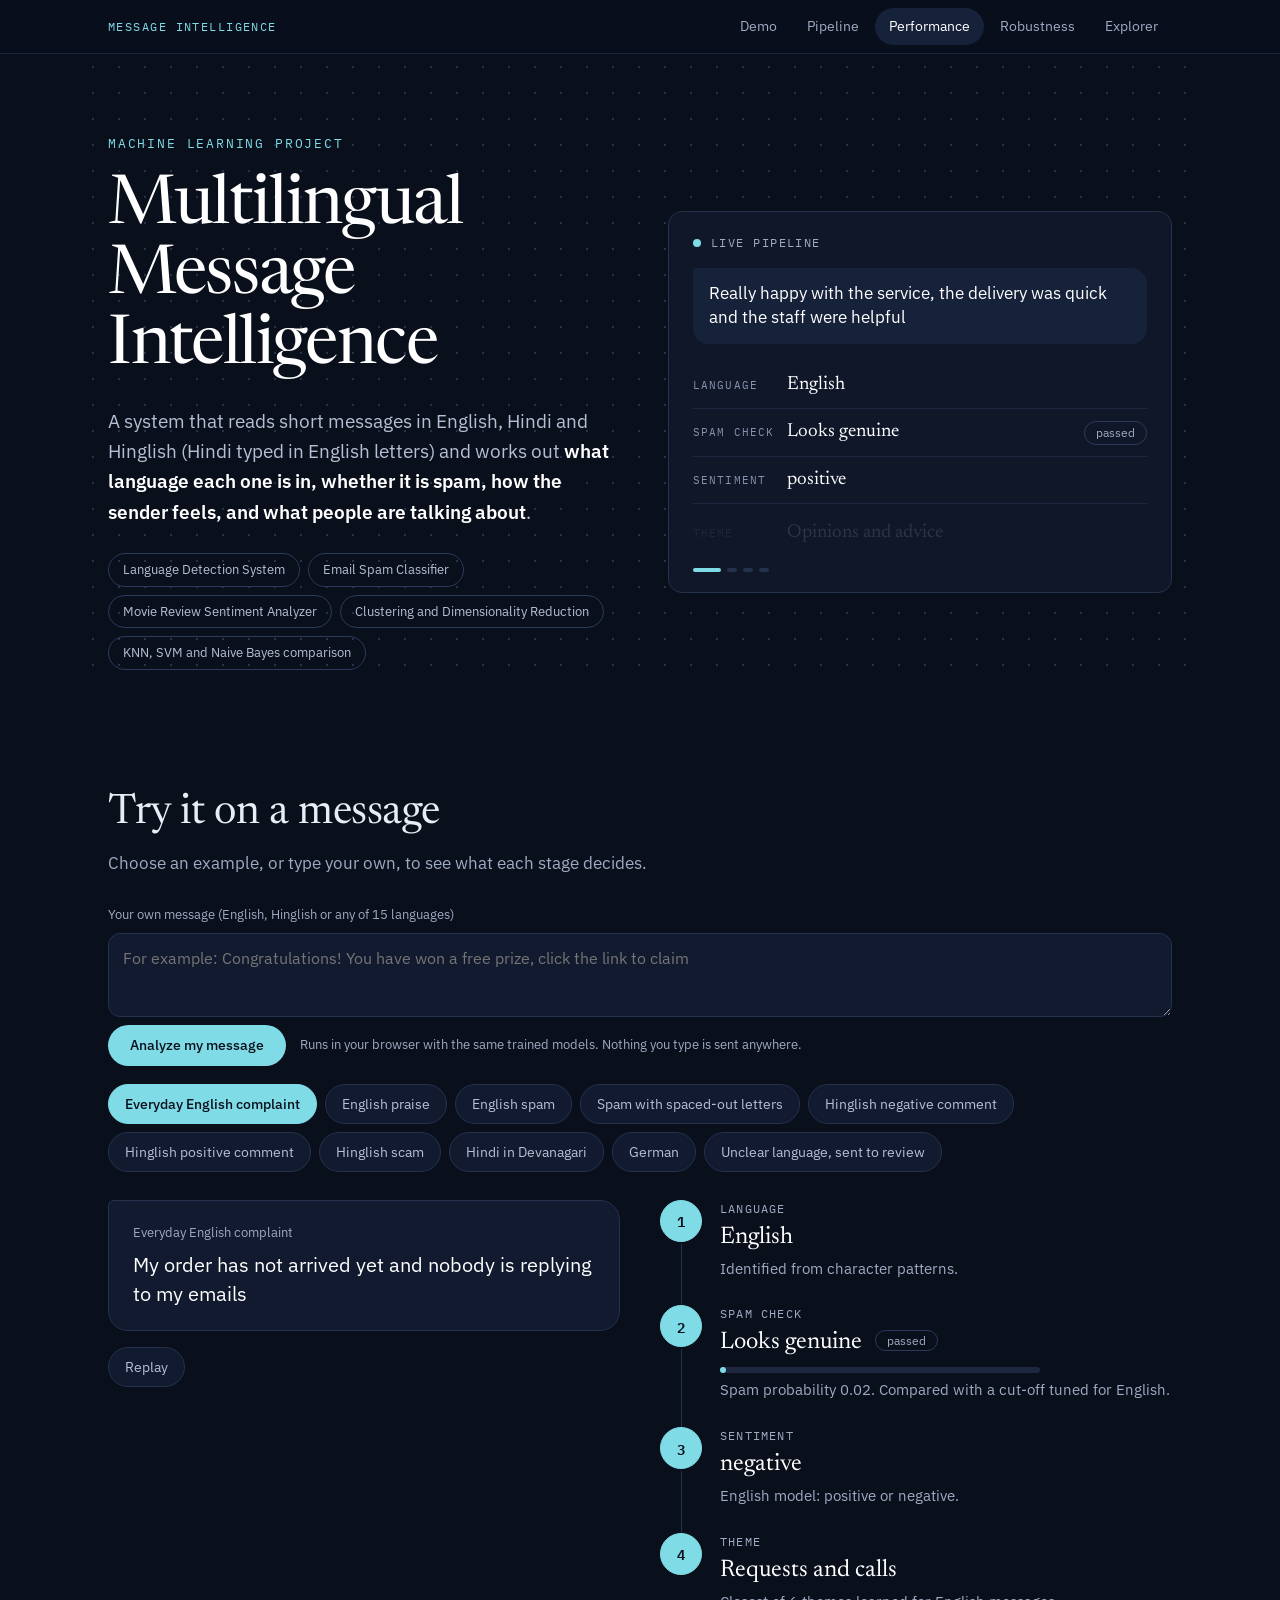
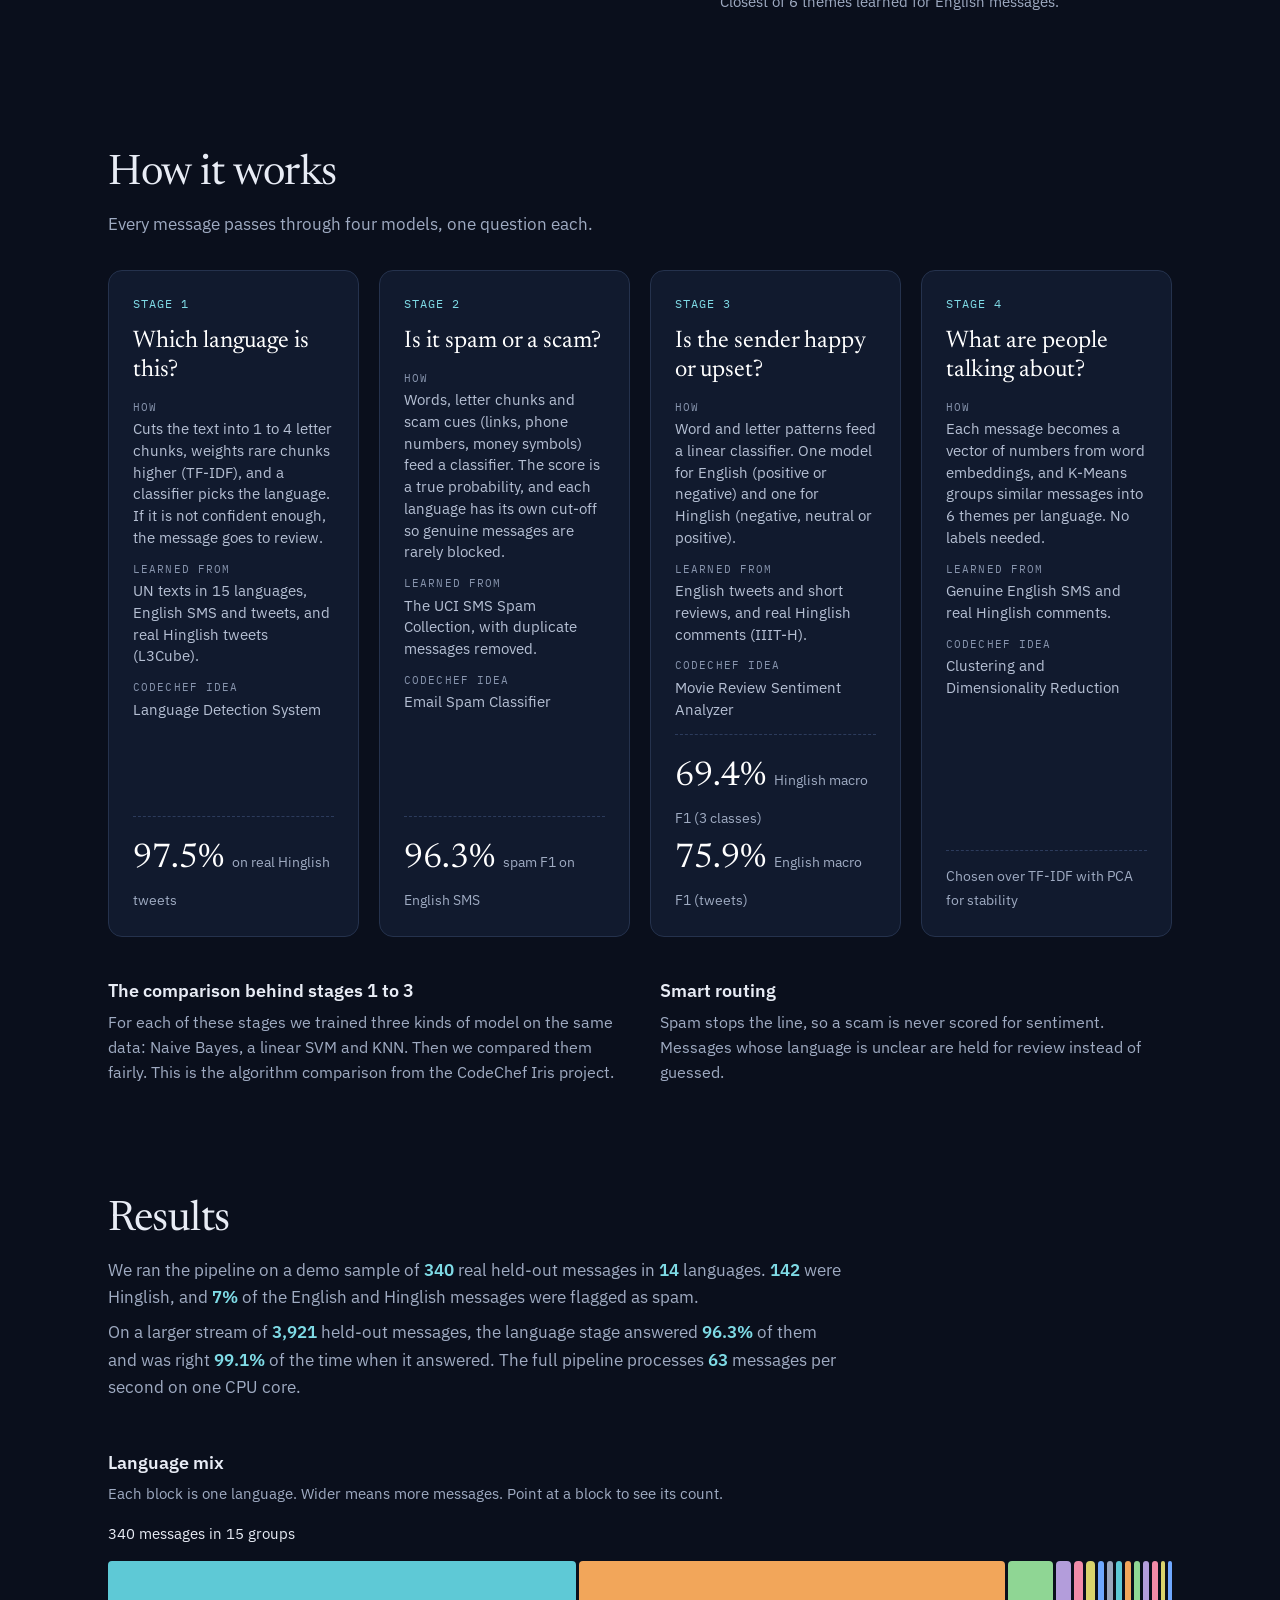
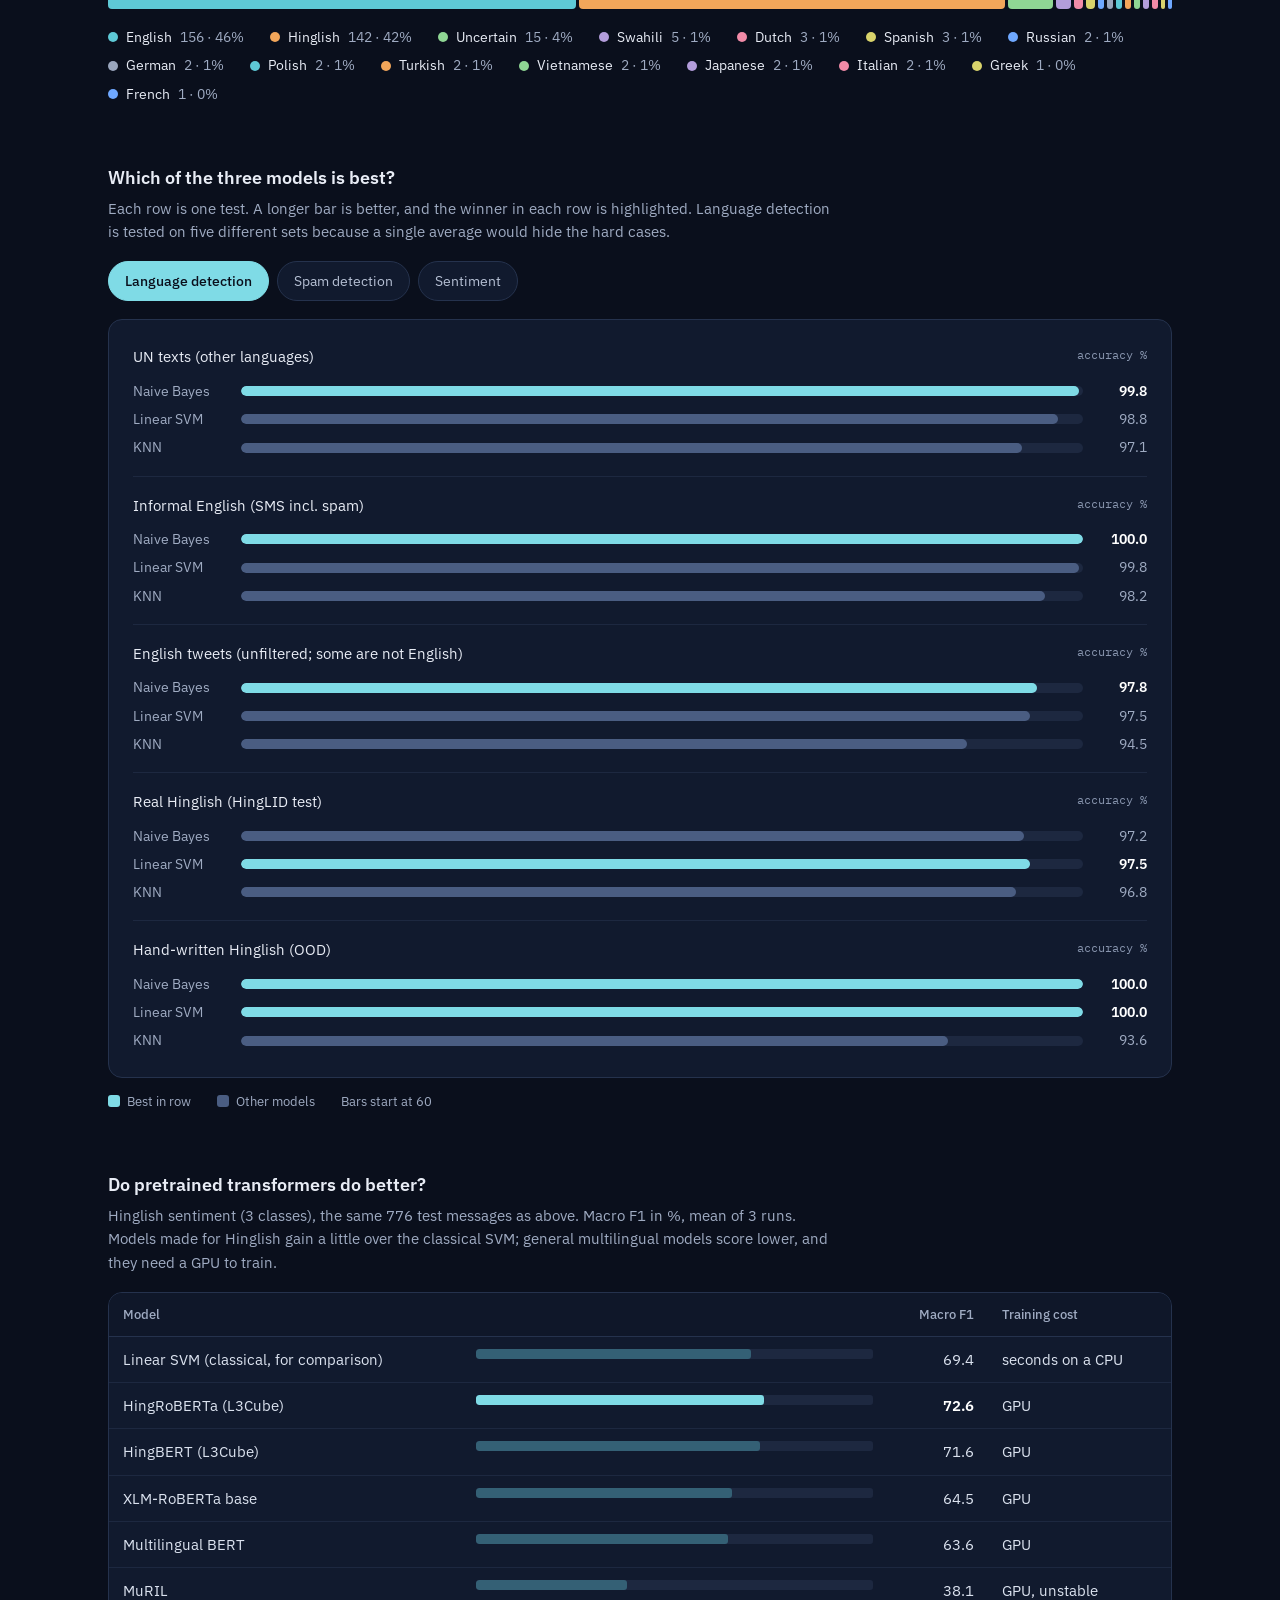
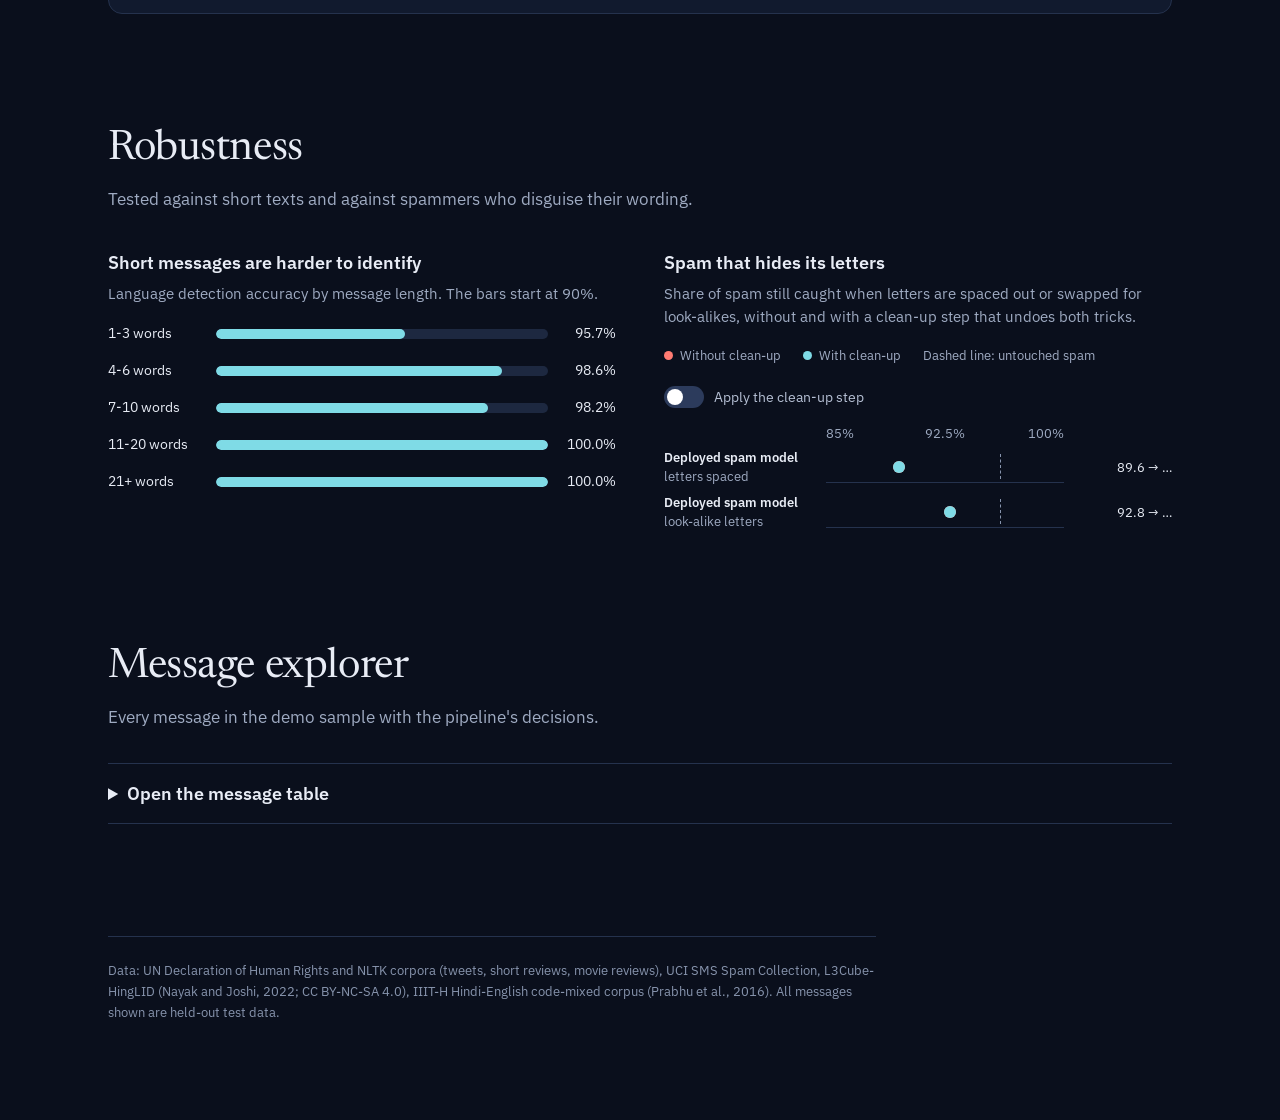
==== site/bundle.html @ 2f53d8a5 "Add single-file bundle of the site Co-Authored-By: Claude Sonnet 5.5 <noreply@anthropic.com> Claude-" ====
<!doctype html>
<html lang="en">
<head>
<meta charset="utf-8">
<meta name="viewport" content="width=device-width, initial-scale=1">
<title>Multilingual Message Intelligence</title>
<meta name="description" content="Language identification, spam detection, sentiment analysis and theme discovery for short English, Hindi and Hinglish messages.">
<link rel="preconnect" href="https://fonts.googleapis.com">
<link rel="preconnect" href="https://fonts.gstatic.com" crossorigin>
<link rel="stylesheet" href="https://fonts.googleapis.com/css2?family=IBM+Plex+Mono:wght@400;500&family=IBM+Plex+Sans:wght@400;500;600&family=Newsreader:ital,opsz,wght@0,6..72,400;0,6..72,500;1,6..72,400&display=swap">
<style>
:root{color-scheme:dark}
*{box-sizing:border-box}
html{scroll-behavior:smooth}
body{margin:0;background:#0a0f1c;color:#e8ecf5;font-family:'IBM Plex Sans',system-ui,sans-serif;line-height:1.5}
a{color:#7fdbe6;text-decoration:none}a:hover{color:#bdf0f5}
button{font-family:inherit}
h1,h2,h3,p,ol,ul{margin:0}
@keyframes up{from{opacity:0;transform:translateY(18px)}to{opacity:1;transform:none}}
@keyframes pulse{0%{box-shadow:0 0 0 0 rgba(127,219,230,.55)}100%{box-shadow:0 0 0 10px rgba(127,219,230,0)}}
.rv{opacity:0;transform:translateY(26px);transition:opacity .8s cubic-bezier(.2,.7,.2,1),transform .8s cubic-bezier(.2,.7,.2,1)}
.rv.in{opacity:1;transform:none}
.topbar{position:sticky;top:0;z-index:20;background:rgba(10,15,28,.86);backdrop-filter:blur(12px);border-bottom:1px solid #1d2840}
.topbar .in-{max-width:1120px;margin:0 auto;padding:8px 28px;display:flex;align-items:center;gap:16px;flex-wrap:wrap}
.brand{font-family:'IBM Plex Mono',monospace;font-size:12px;letter-spacing:.12em;color:#7fdbe6;white-space:nowrap}
.nav{display:flex;flex-wrap:wrap;gap:2px;margin-left:auto}
.nav a{color:#9fabc2;font-size:14px;padding:8px 14px;border-radius:999px;white-space:nowrap;transition:color .2s,background .2s}
.nav a:hover,.nav a.on{color:#fff;background:#16213a}
.wrap{max-width:1120px;margin:0 auto;padding:0 28px 96px;display:flex;flex-direction:column;gap:112px}
section{scroll-margin-top:80px}
.h2{font-family:'Newsreader',Georgia,serif;font-weight:400;font-size:42px;line-height:1.1;letter-spacing:-.01em;color:#e8ecf5}
.intro{margin-top:14px;max-width:46rem;color:#9fabc2;font-size:17px;line-height:1.6}
.num{color:#7fdbe6;font-weight:600}
.h3{font-size:18px;font-weight:600;color:#e8ecf5}
.hint{margin:6px 0 18px;max-width:46rem;color:#9fabc2;font-size:15px;line-height:1.55}
.mono{font-family:'IBM Plex Mono',monospace}
.chip{font-size:14px;color:#b6c0d4;background:#111a2e;border:1px solid #25324d;border-radius:999px;padding:9px 16px;cursor:pointer;min-height:40px;transition:color .2s,border-color .2s,background .25s,transform .2s}
.chip:hover{color:#fff;border-color:#3a4c72;transform:translateY(-1px)}
.chip[aria-pressed=true]{color:#0a0f1c;background:#7fdbe6;border-color:#7fdbe6;font-weight:500}
.chip:focus-visible,.nav a:focus-visible,summary:focus-visible,input:focus-visible,textarea:focus-visible,.th:focus-visible,.go:focus-visible{outline:2px solid #7fdbe6;outline-offset:2px}
.panel{background:#111a2e;border:1px solid #25324d;border-radius:14px}
.card{transition:transform .3s cubic-bezier(.2,.7,.2,1),border-color .3s;padding:24px;display:flex;flex-direction:column;gap:14px}
.card:hover{transform:translateY(-4px);border-color:#3f6f7a}
.card .k{font-family:'IBM Plex Mono',monospace;font-size:12px;color:#7fdbe6;letter-spacing:.08em}
.card .ask{font-family:'Newsreader',Georgia,serif;font-size:24px;line-height:1.2;color:#fff}
.card .body{font-size:14.5px;color:#b6c0d4;display:flex;flex-direction:column;gap:12px}
.card .lab{font-family:'IBM Plex Mono',monospace;font-size:11px;letter-spacing:.1em;text-transform:uppercase;color:#8794ad;margin-bottom:3px}
.card .score{margin-top:auto;padding-top:14px;border-top:1px dashed #2c3b5c;font-size:14px;color:#9fabc2;line-height:1.7}
.card .score b{font-family:'Newsreader',Georgia,serif;font-weight:400;font-size:34px;color:#fff;margin-right:8px}
table{width:100%;border-collapse:collapse;font-size:14.5px;color:#dbe2ef}
th{position:sticky;top:0;background:#0f1729;text-align:left;font-weight:500;color:#9fabc2;padding:12px 14px;border-bottom:1px solid #25324d;font-size:13px}
td{padding:12px 14px;border-bottom:1px solid #1d2840;vertical-align:top;line-height:1.45}
tbody tr{transition:background .15s}tbody tr:hover{background:#16213a}tbody tr:last-child td{border-bottom:0}
.th{all:unset;cursor:pointer;color:#9fabc2}.th:hover{color:#fff}
.pill{display:inline-block;padding:2px 11px;border-radius:999px;font-size:12px;white-space:nowrap}
.pill.spam{color:#ff9d96;background:rgba(255,123,114,.14)}.pill.ham{color:#9fabc2;border:1px solid #2c3b5c}.pill.na{color:#9fabc2;border:1px dashed #2c3b5c}
.ein{animation:up .9s cubic-bezier(.2,.7,.2,1) both}
.dotgrid{background-image:radial-gradient(#25324d 1px,transparent 1px);background-size:26px 26px}
.live{display:inline-block;width:8px;height:8px;border-radius:50%;background:#7fdbe6;animation:pulse 1.8s ease-out infinite}
.hero{padding:80px 28px 8px;margin:0 -28px;display:grid;grid-template-columns:repeat(auto-fit,minmax(min(100%,460px),1fr));gap:56px;align-items:center}
.hero h1{margin-top:18px;font-family:'Newsreader',Georgia,serif;font-weight:400;font-size:68px;line-height:1.03;letter-spacing:-.02em;color:#fff;max-width:12ch}
.hero .lede{margin-top:24px;max-width:36rem;font-size:19px;line-height:1.6;color:#b6c0d4}
.ideas{display:flex;flex-wrap:wrap;gap:8px;margin-top:26px}
.ideas span{font-size:13px;color:#b6c0d4;border:1px solid #2c3b5c;border-radius:999px;padding:6px 14px}
.heroCard{padding:22px 24px 20px;background:#0f1729}
.bubble{background:#16213a;border-radius:4px 16px 16px 16px;padding:14px 16px;min-height:66px;font-size:16.5px;line-height:1.45;color:#fff;word-break:break-word}
.hrow{display:flex;align-items:center;gap:12px;padding:9px 0;border-bottom:1px solid #1d2840;transition:opacity .4s,transform .4s}
.hrow .n{font-family:'IBM Plex Mono',monospace;font-size:11px;letter-spacing:.1em;text-transform:uppercase;color:#8794ad;width:82px;flex:none}
.hrow .r{font-family:'Newsreader',Georgia,serif;font-size:19px}
.hrow .pill{margin-left:auto}
.dots{display:flex;gap:6px;margin-top:16px}.dots i{height:4px;border-radius:2px;transition:all .4s;background:#25324d;width:10px}.dots i.on{background:#7fdbe6;width:28px}
.own{display:flex;flex-direction:column;gap:8px;margin:28px 0 18px}
.own label{font-size:13px;color:#9fabc2}
.own textarea{font:inherit;font-size:16px;color:#e8ecf5;background:#111a2e;border:1px solid #25324d;border-radius:12px;padding:12px 14px;min-height:84px;resize:vertical;width:100%}
.own .row{display:flex;align-items:center;gap:14px;flex-wrap:wrap}
.go{font:inherit;font-size:14px;font-weight:500;color:#0a0f1c;background:#7fdbe6;border:0;border-radius:999px;padding:10px 22px;cursor:pointer;transition:transform .2s,background .2s}
.go:hover{background:#a9ecf3;transform:translateY(-1px)}.go[disabled]{opacity:.55;cursor:default;transform:none}
.own .note{font-size:13px;color:#9fabc2}
.wk{margin-top:28px;display:grid;grid-template-columns:repeat(auto-fit,minmax(min(100%,420px),1fr));gap:40px;align-items:start}
.wmsg{padding:22px 24px;border-radius:6px 20px 20px 20px}
.wmsg small{display:block;font-size:13px;color:#9fabc2;margin-bottom:8px}
.wmsg div{font-size:20px;line-height:1.45;color:#fff;word-break:break-word}
.tl{list-style:none;padding:0;display:flex;flex-direction:column}
.tl li{display:grid;grid-template-columns:44px 1fr;gap:16px;position:relative;transition:opacity .45s,transform .45s;opacity:.15;transform:translateX(-8px)}
.tl li.on{opacity:1;transform:none}
.tl li:not(:last-child)::before{content:"";position:absolute;left:21px;top:44px;bottom:0;width:1px;background:#25324d}
.tl .c{width:42px;height:42px;border-radius:50%;display:grid;place-items:center;font-family:'IBM Plex Mono',monospace;font-size:14px;background:#0a0f1c;border:1px solid #7fdbe6;color:#7fdbe6;transition:background .4s,color .4s}
.tl li.on .c{background:#7fdbe6;color:#0a0f1c;font-weight:600}
.tl li.skip .c{border:1px dashed #3a4c72;color:#8794ad;background:#0a0f1c}
.tl .st{padding-bottom:26px}
.tl .nm{font-family:'IBM Plex Mono',monospace;font-size:12px;letter-spacing:.1em;text-transform:uppercase;color:#9fabc2}
.tl .res{margin-top:4px;font-family:'Newsreader',Georgia,serif;font-size:24px;line-height:1.25;color:#fff}
.tl li.skip .res{color:#8794ad}
.tl .res .pill{font-family:'IBM Plex Sans',system-ui,sans-serif;margin-left:8px;vertical-align:3px}
.tl .why{margin-top:6px;font-size:14.5px;color:#9fabc2;line-height:1.5}
.meter{margin-top:10px;max-width:320px;height:6px;border-radius:3px;background:#1d2840;position:relative}
.meter i{position:absolute;left:0;top:0;bottom:0;border-radius:3px;width:0;transition:width .9s cubic-bezier(.2,.7,.2,1) .15s}
.grid4{margin-top:32px;display:grid;grid-template-columns:repeat(auto-fit,minmax(min(100%,250px),1fr));gap:20px}
.two{margin-top:40px;display:grid;grid-template-columns:repeat(auto-fit,minmax(min(100%,320px),1fr));gap:40px;font-size:15.5px}
.two p{color:#9fabc2;line-height:1.6;margin-top:6px}
.seg{display:flex;gap:3px;height:48px}
.seg span{min-width:0;border-radius:4px;transition:flex-grow .9s cubic-bezier(.2,.7,.2,1),opacity .2s,transform .2s;cursor:pointer;flex:0 1 0}
.seg span.g{min-width:4px}
.legend{display:flex;flex-wrap:wrap;gap:8px 26px;margin-top:18px;font-size:13.5px}
.legend div{display:flex;align-items:center;gap:8px;cursor:pointer;transition:opacity .2s}
.legend i{display:inline-block;width:10px;height:10px;border-radius:50%}
.legend em{font-style:normal;color:#9fabc2}
.cmprow{padding:18px 0;border-bottom:1px solid #1d2840}.cmprow:last-child{border-bottom:0}
.cmprow .top{display:flex;flex-wrap:wrap;justify-content:space-between;gap:4px 16px;margin-bottom:12px}
.cmprow .top span:first-child{font-size:15px}.cmprow .top span:last-child{font-size:12px;color:#8794ad;font-family:'IBM Plex Mono',monospace}
.bars{display:grid;grid-template-columns:96px 1fr 52px;gap:8px 12px;align-items:center;font-size:13.5px}
.bars .t{height:10px;border-radius:5px;background:#1d2840;overflow:hidden}
.bars .t i{display:block;height:100%;border-radius:5px;width:0;transition:width .9s cubic-bezier(.2,.7,.2,1);background:#4a5d82}
.bars .t i.best{background:#7fdbe6}
.bars .v{text-align:right;font-variant-numeric:tabular-nums;color:#9fabc2}.bars .v.best{color:#fff;font-weight:600}
.key{display:flex;flex-wrap:wrap;gap:8px 26px;margin-top:14px;font-size:13px;color:#9fabc2}
.key i{display:inline-block;width:12px;height:12px;border-radius:3px;vertical-align:-1px;margin-right:7px}
.tb{display:block;height:10px;border-radius:3px;background:#1d2840;overflow:hidden}.tb i{display:block;height:100%;border-radius:3px;width:0;transition:width .9s cubic-bezier(.2,.7,.2,1)}
.twocol{margin-top:36px;display:grid;grid-template-columns:repeat(auto-fit,minmax(min(100%,440px),1fr));gap:48px}
.lens{display:grid;grid-template-columns:96px 1fr 56px;gap:16px 12px;align-items:center;font-size:14px}
.lens .t{height:10px;background:#1d2840;border-radius:5px;overflow:hidden}.lens .t i{display:block;height:100%;width:0;border-radius:5px;background:#7fdbe6;transition:width .9s cubic-bezier(.2,.7,.2,1)}
.lens .v{text-align:right;font-variant-numeric:tabular-nums}
.dbk{display:flex;flex-wrap:wrap;align-items:center;gap:6px 22px;font-size:13px;color:#9fabc2;margin-bottom:14px}
.dbk i{display:inline-block;width:9px;height:9px;border-radius:50%;margin-right:7px}
.switch{display:inline-flex;align-items:center;gap:10px;cursor:pointer;font-size:14px;color:#b6c0d4;background:none;border:0;padding:6px 0}
.switch .tr{display:inline-block;width:40px;height:22px;border-radius:11px;position:relative;transition:background .3s;background:#2c3b5c}
.switch .tr i{position:absolute;top:3px;left:3px;width:16px;height:16px;border-radius:50%;background:#fff;transition:left .3s}
.switch[aria-pressed=true] .tr{background:#7fdbe6}.switch[aria-pressed=true] .tr i{left:21px}
.db{display:grid;grid-template-columns:150px 1fr 96px;gap:6px 12px;align-items:center;font-size:13px;margin-top:10px}
.db .ax{position:relative;height:18px;color:#9fabc2}.db .ax span{position:absolute}
.db .trk{position:relative;height:32px;border-bottom:1px solid #25324d}
.db .cl{position:absolute;left:73.3%;top:3px;bottom:3px;border-left:1px dashed #8794ad}
.db .ln{position:absolute;top:50%;height:2px;margin-top:-1px;background:#3a4c72;transition:width .8s cubic-bezier(.2,.7,.2,1)}
.db .pt{position:absolute;top:50%;width:12px;height:12px;margin:-6px 0 0 -6px;border-radius:50%}
.db .red{background:#ff7b72}.db .teal{background:#7fdbe6;transition:left .8s cubic-bezier(.2,.7,.2,1)}
.db .txt{text-align:right;color:#e8ecf5;font-variant-numeric:tabular-nums}
details{margin-top:32px;border-top:1px solid #25324d;border-bottom:1px solid #25324d;padding:16px 0}
summary{cursor:pointer;font-size:18px;font-weight:600;color:#e8ecf5}
.bar{display:flex;flex-wrap:wrap;gap:12px;align-items:center;margin:22px 0 14px}
.bar .chips{display:flex;flex-wrap:wrap;gap:6px}
.bar input{margin-left:auto;font:inherit;font-size:14px;color:#e8ecf5;background:#111a2e;border:1px solid #25324d;border-radius:10px;padding:10px 14px;min-width:min(100%,260px)}
.tw{overflow:auto;max-height:560px}
footer{font-size:13px;color:#8794ad;max-width:48rem;line-height:1.6;border-top:1px solid #25324d;padding-top:24px}
@media (max-width:640px){.hero h1{font-size:46px}.h2{font-size:34px}.hero{padding-top:48px}.db{grid-template-columns:110px 1fr 84px}}
@media (prefers-reduced-motion:reduce){html{scroll-behavior:auto}*{transition:none!important;animation:none!important}.rv{opacity:1;transform:none}}
</style>
</head>
<body>

<div class="topbar"><div class="in-">
<span class="brand">MESSAGE INTELLIGENCE</span>
<nav class="nav" aria-label="Sections"><a href="#s3" data-s="s3">Demo</a><a href="#s2" data-s="s2">Pipeline</a><a href="#s4" data-s="s4">Performance</a><a href="#s5" data-s="s5">Robustness</a><a href="#s6" data-s="s6">Explorer</a></nav>
</div></div>

<div class="wrap">

<header class="hero dotgrid">
<div>
<div class="mono ein" style="font-size:13px;letter-spacing:.14em;text-transform:uppercase;color:#7fdbe6">Machine Learning Project</div>
<h1 class="ein" style="animation-delay:.08s">Multilingual Message Intelligence</h1>
<p class="lede ein" style="animation-delay:.18s">A system that reads short messages in English, Hindi and Hinglish (Hindi typed in English letters) and works out <b style="color:#fff;font-weight:600">what language each one is in, whether it is spam, how the sender feels, and what people are talking about</b>.</p>
<div class="ideas ein" style="animation-delay:.28s" aria-label="CodeChef project ideas combined">
<span>Language Detection System</span><span>Email Spam Classifier</span><span>Movie Review Sentiment Analyzer</span><span>Clustering and Dimensionality Reduction</span><span>KNN, SVM and Naive Bayes comparison</span>
</div>
</div>
<div class="panel heroCard ein" style="animation-delay:.3s" aria-label="Automatic demonstration of the pipeline">
<div style="display:flex;align-items:center;gap:10px;margin-bottom:16px"><span class="live"></span><span class="mono" style="font-size:12px;letter-spacing:.12em;color:#9fabc2">LIVE PIPELINE</span></div>
<div class="bubble" id="h-msg"></div>
<div id="h-rows" style="margin-top:18px"></div>
<div class="dots" id="h-dots" aria-hidden="true"></div>
</div>
</header>

<section id="s3" class="rv">
<h2 class="h2">Try it on a message</h2>
<p class="intro">Choose an example, or type your own, to see what each stage decides.</p>
<div class="own">
<label for="own-t">Your own message (English, Hinglish or any of 15 languages)</label>
<textarea id="own-t" maxlength="600" placeholder="For example: Congratulations! You have won a free prize, click the link to claim"></textarea>
<div class="row"><button class="go" id="own-go" type="button">Analyze my message</button><span class="note" id="own-note">Runs in your browser with the same trained models. Nothing you type is sent anywhere.</span></div>
</div>
<div style="display:flex;flex-wrap:wrap;gap:8px" role="group" aria-label="Example messages" id="chips"></div>
<div class="wk">
<div>
<div class="panel wmsg"><small id="w-title"></small><div id="w-msg"></div></div>
<button class="chip" style="margin-top:16px" id="replay" type="button">Replay</button>
</div>
<ol class="tl" id="tl"></ol>
</div>
</section>

<section id="s2" class="rv">
<h2 class="h2">How it works</h2>
<p class="intro">Every message passes through four models, one question each.</p>
<div class="grid4">
<div class="panel card"><span class="k">STAGE 1</span><span class="ask">Which language is this?</span>
<div class="body"><div><div class="lab">How</div>Cuts the text into 1 to 4 letter chunks, weights rare chunks higher (TF-IDF), and a classifier picks the language. If it is not confident enough, the message goes to review.</div><div><div class="lab">Learned from</div>UN texts in 15 languages, English SMS and tweets, and real Hinglish tweets (L3Cube).</div><div><div class="lab">CodeChef idea</div>Language Detection System</div></div>
<div class="score"><b>97.5%</b>on real Hinglish tweets</div></div>
<div class="panel card"><span class="k">STAGE 2</span><span class="ask">Is it spam or a scam?</span>
<div class="body"><div><div class="lab">How</div>Words, letter chunks and scam cues (links, phone numbers, money symbols) feed a classifier. The score is a true probability, and each language has its own cut-off so genuine messages are rarely blocked.</div><div><div class="lab">Learned from</div>The UCI SMS Spam Collection, with duplicate messages removed.</div><div><div class="lab">CodeChef idea</div>Email Spam Classifier</div></div>
<div class="score"><b>96.3%</b>spam F1 on English SMS</div></div>
<div class="panel card"><span class="k">STAGE 3</span><span class="ask">Is the sender happy or upset?</span>
<div class="body"><div><div class="lab">How</div>Word and letter patterns feed a linear classifier. One model for English (positive or negative) and one for Hinglish (negative, neutral or positive).</div><div><div class="lab">Learned from</div>English tweets and short reviews, and real Hinglish comments (IIIT-H).</div><div><div class="lab">CodeChef idea</div>Movie Review Sentiment Analyzer</div></div>
<div class="score"><b>69.4%</b>Hinglish macro F1 (3 classes)<br><b>75.9%</b>English macro F1 (tweets)</div></div>
<div class="panel card"><span class="k">STAGE 4</span><span class="ask">What are people talking about?</span>
<div class="body"><div><div class="lab">How</div>Each message becomes a vector of numbers from word embeddings, and K-Means groups similar messages into 6 themes per language. No labels needed.</div><div><div class="lab">Learned from</div>Genuine English SMS and real Hinglish comments.</div><div><div class="lab">CodeChef idea</div>Clustering and Dimensionality Reduction</div></div>
<div class="score">Chosen over TF-IDF with PCA for stability</div></div>
</div>
<div class="two">
<div><h3 class="h3">The comparison behind stages 1 to 3</h3><p>For each of these stages we trained three kinds of model on the same data: Naive Bayes, a linear SVM and KNN. Then we compared them fairly. This is the algorithm comparison from the CodeChef Iris project.</p></div>
<div><h3 class="h3">Smart routing</h3><p>Spam stops the line, so a scam is never scored for sentiment. Messages whose language is unclear are held for review instead of guessed.</p></div>
</div>
</section>

<section id="s4" class="rv">
<h2 class="h2">Results</h2>
<p class="intro">We ran the pipeline on a demo sample of <span class="num" id="k-m">340</span> real held-out messages in <span class="num" id="k-l">14</span> languages. <span class="num" id="k-h">142</span> were Hinglish, and <span class="num" id="k-s">7%</span> of the English and Hinglish messages were flagged as spam.</p>
<p class="intro" style="margin-top:8px">On a larger stream of <span class="num">3,921</span> held-out messages, the language stage answered <span class="num">96.3%</span> of them and was right <span class="num">99.1%</span> of the time when it answered. The full pipeline processes <span class="num">63</span> messages per second on one CPU core.</p>

<div style="margin-top:48px">
<h3 class="h3">Language mix</h3>
<p class="hint">Each block is one language. Wider means more messages. Point at a block to see its count.</p>
<div style="min-height:28px;font-size:15px;color:#e8ecf5;margin-bottom:10px" id="mix-read"></div>
<div class="seg" id="seg"></div>
<div class="legend" id="legend"></div>
</div>

<div style="margin-top:60px">
<h3 class="h3">Which of the three models is best?</h3>
<p class="hint">Each row is one test. A longer bar is better, and the winner in each row is highlighted. Language detection is tested on five different sets because a single average would hide the hard cases.</p>
<div style="display:flex;flex-wrap:wrap;gap:8px;margin-bottom:18px" role="group" aria-label="Choose a task" id="tabs"></div>
<div class="panel" style="padding:8px 24px" id="cmp"></div>
<div class="key"><span><i style="background:#7fdbe6"></i>Best in row</span><span><i style="background:#4a5d82"></i>Other models</span><span>Bars start at 60</span></div>
</div>

<div style="margin-top:60px">
<h3 class="h3">Do pretrained transformers do better?</h3>
<p class="hint">Hinglish sentiment (3 classes), the same 776 test messages as above. Macro F1 in %, mean of 3 runs. Models made for Hinglish gain a little over the classical SVM; general multilingual models score lower, and they need a GPU to train.</p>
<div class="panel" style="overflow-x:auto"><table style="min-width:560px"><thead><tr><th>Model</th><th></th><th style="text-align:right">Macro F1</th><th>Training cost</th></tr></thead><tbody id="trf"></tbody></table></div>
</div>
</section>

<section id="s5" class="rv">
<h2 class="h2">Robustness</h2>
<p class="intro">Tested against short texts and against spammers who disguise their wording.</p>
<div class="twocol">
<div>
<h3 class="h3">Short messages are harder to identify</h3>
<p class="hint">Language detection accuracy by message length. The bars start at 90%.</p>
<div class="lens" id="lens"></div>
</div>
<div>
<h3 class="h3">Spam that hides its letters</h3>
<p class="hint">Share of spam still caught when letters are spaced out or swapped for look-alikes, without and with a clean-up step that undoes both tricks.</p>
<div class="dbk"><span><i style="background:#ff7b72"></i>Without clean-up</span><span><i style="background:#7fdbe6"></i>With clean-up</span><span>Dashed line: untouched spam</span></div>
<button class="switch" id="clean" type="button" aria-pressed="false"><span class="tr"><i></i></span>Apply the clean-up step</button>
<div class="db" id="db"></div>
</div>
</div>
</section>

<section id="s6" class="rv">
<h2 class="h2">Message explorer</h2>
<p class="intro">Every message in the demo sample with the pipeline's decisions.</p>
<details>
<summary>Open the message table</summary>
<div class="bar"><div class="chips" role="group" aria-label="Filter messages" id="filters"></div><input type="search" id="q" aria-label="Search messages or themes" placeholder="Search messages or themes"></div>
<div style="font-size:13px;color:#9fabc2;margin-bottom:10px" id="count">Loading messages…</div>
<div class="panel tw"><table style="min-width:760px"><thead><tr>
<th><button class="th" data-s="id">ID</button></th><th><button class="th" data-s="message">Message</button></th><th><button class="th" data-s="language">Language</button></th><th><button class="th" data-s="spam">Spam check</button></th><th><button class="th" data-s="sentiment">Sentiment</button></th><th><button class="th" data-s="theme">Theme</button></th>
</tr></thead><tbody id="rows"></tbody></table></div>
</details>
</section>

<footer>Data: UN Declaration of Human Rights and NLTK corpora (tweets, short reviews, movie reviews), UCI SMS Spam Collection, L3Cube-HingLID (Nayak and Joshi, 2022; CC BY-NC-SA 4.0), IIIT-H Hindi-English code-mixed corpus (Prabhu et al., 2016). All messages shown are held-out test data.</footer>

</div>

<script>/* In-browser port of the Python pipeline (src/pipeline.py): language -> spam -> sentiment -> theme.
 * Weights come from scripts/export_web_models.py. Parity with Python is checked by scripts/web_parity.py.
 * Works in a browser (global MIEngine) and in Node (module.exports). */
(function (root) {
  const WORD = /[\p{L}\p{N}_]{2,}/gu;
  const W = "[\\p{L}\\p{N}_]";           // Python \w (Unicode)
  const D = "\\p{Nd}";
  const REV = { "а": "a", "е": "e", "о": "o", "р": "p", "с": "c", "х": "x", "у": "y", "і": "i" };

  function bytes(b64) {
    if (typeof Buffer !== "undefined") return new Uint8Array(Buffer.from(b64, "base64"));
    const s = atob(b64), u = new Uint8Array(s.length);
    for (let i = 0; i < s.length; i++) u[i] = s.charCodeAt(i);
    return u;
  }
  const f32 = (b64) => { const u = bytes(b64); return new Float32Array(u.buffer, u.byteOffset, u.byteLength >> 2); };
  const i8 = (b64) => { const u = bytes(b64); return new Int8Array(u.buffer, u.byteOffset, u.byteLength); };
  const i16 = (b64) => { const u = bytes(b64); return new Int16Array(u.buffer, u.byteOffset, u.byteLength >> 1); };
  const cp = (s) => Array.from(s);

  // ---------------------------------------------------------------- text helpers (src/text_norm.py)
  function fixSpacing(text) {
    const t = text.normalize("NFKC");
    const segs = t.split(/ {2,}/);
    const out = segs.map((seg) => {
      const toks = seg.split(" ");
      if (toks.length >= 3 && toks.every((x) => cp(x).length === 1)) return toks.join("");
      return seg;
    });
    return out.join(" ");
  }
  function normalize(text) {
    let t = text.normalize("NFKC");
    t = cp(t).map((c) => REV[c] || c).join("");
    return fixSpacing(t);
  }
  const squeeze = (t) => t.replace(/(.)\1{2,}/gu, "$1$1");
  const prepFns = { lower: (t) => t.toLowerCase(), prep: (t) => squeeze(t.toLowerCase()) };

  // ---------------------------------------------------------------- TF-IDF vectoriser (sklearn semantics)
  // negation-aware preprocessing (mirror of src/negation.py NegPrep)
  const EN_NEG = new Set("not no never nothing neither nor without cannot hardly barely dont doesnt didnt isnt wasnt arent werent cant wont wouldnt shouldnt couldnt aint nobody".split(" "));
  const STOP = new Set("the a an is was are were be been am it this that to at all very so too really much any i do does did have has had will would can could should hai tha thi ho hain hota hoti bahut bohot ek ye yeh ki ka ke".split(" "));
  const CONTR = [[/\bcan'?t\b/g, "can not"], [/\bwon'?t\b/g, "will not"], [/\bain'?t\b/g, "is not"], [/n['\u2019]t\b/g, " not"], [/\bcannot\b/g, "can not"]];
  const NTOK = /[\p{L}\p{N}]+|[^\p{L}\p{N}_\s]/gu, NWORD = /^[\p{L}\p{N}_]/u;
  function negPrep(pol, scope) {
    const P = new Map(Object.entries(pol));
    return (text) => {
      let t = squeeze(text.toLowerCase()); for (const [a, b] of CONTR) t = t.replace(a, b);
      const out = []; let left = 0;
      for (const w of t.match(NTOK) || []) {
        if (!NWORD.test(w)) { left = 0; out.push(w); continue; }
        if (EN_NEG.has(w)) { left = scope; out.push(w); continue; }
        if (left > 0) {
          if (STOP.has(w)) { out.push(w); continue; }
          out.push("not_" + w); const p = P.get(w) || 0; if (p) out.push(p > 0 ? "negflip_pos" : "negflip_neg"); left--;
        } else out.push(w);
      }
      return out.join(" ");
    };
  }
  function loadVec(v) {
    return { an: v.an, ng: v.ng, prep: v.prep === "neg" ? negPrep(v.pol, v.scope) : prepFns[v.prep], idx: new Map(v.vocab.map((t, i) => [t, i])), idf: f32(v.idf), n: v.vocab.length };
  }
  function grams(v, text) {
    const t = v.prep(text), out = [];
    if (v.an === "word") {
      const tokens = t.match(WORD) || [];
      for (let n = v.ng[0]; n <= v.ng[1]; n++) {
        if (n === 1) out.push(...tokens);
        else for (let i = 0; i + n <= tokens.length; i++) out.push(tokens.slice(i, i + n).join(" "));
      }
    } else {                                   // char_wb
      const words = t.replace(/\s\s+/g, " ").trim().split(/\s+/).filter(Boolean);
      for (const word of words) {
        const w = cp(" " + word + " "), len = w.length;
        for (let n = v.ng[0]; n <= v.ng[1]; n++) {
          let off = 0;
          out.push(w.slice(off, off + n).join(""));
          while (off + n < len) { off++; out.push(w.slice(off, off + n).join("")); }
          if (off === 0) break;
        }
      }
    }
    return out;
  }
  function vectorize(v, text) {                 // -> {idx: Int32Array, val: Float64Array} (L2-normalised, sublinear tf)
    const counts = new Map();
    for (const g of grams(v, text)) { const i = v.idx.get(g); if (i !== undefined) counts.set(i, (counts.get(i) || 0) + 1); }
    const idx = [], val = []; let s = 0;
    for (const [i, c] of counts) { const x = (1 + Math.log(c)) * v.idf[i]; idx.push(i); val.push(x); s += x * x; }
    const nrm = Math.sqrt(s) || 1;
    return { idx, val: val.map((x) => x / nrm) };
  }

  // ---------------------------------------------------------------- structural spam cues (src/spam_features.py)
  const R = {
    url: new RegExp(`https?://|www\\.|(?<!${W})${W}+\\.(?:com|in|co|net|org|link|xyz|top|info)(?!${W})|(?<!${W})bit\\.ly|(?<!${W})tinyurl`, "iu"),
    phone: new RegExp(`(?<!${D})(?:\\+?91[\\s-]?)?[6-9]${D}{9}(?!${D})|(?<!${W})${D}{5}[\\s-]?${D}{5}(?!${W})|(?<!${W})${D}{4,}(?!${W})`, "u"),
    money: new RegExp(`[₹$£€]|(?<!${W})rs\\.?\\s?${D}|(?<!${W})inr(?!${W})|(?<!${W})lakh|(?<!${W})crore|(?<!${W})paise|रु`, "iu"),
    pct: new RegExp(`${D}+\\s?%`, "u"),
    lex: new RegExp(
      `(?<!${W})(?:inaam|inam|jeeto|jeet\\s?gaye|jeete|muft|free|lottery|lucky|winner|kyc|otp|pan\\s?card|aadhaar|aadhar|` +
      `band\\s?ho\\s?jayega|block\\s?ho|turant|jaldi|abhi\\s?click|click\\s?karein|click\\s?kare|link\\s?par|` +
      `claim|offer|subsidy|yojana|loan|cashback|refund|expire|verify|update\\s?karein|apply\\s?now|register\\s?kar|` +
      `guaranteed|return|invest|crore|lakh|prize)(?!${W})` +
      `|इनाम|लॉटरी|मुफ्त|तुरंत|क्लिक|लिंक|केवाईसी|बंद हो|रिटर्न|अभी`, "giu"),
  };
  const isAlpha = (c) => /^\p{L}$/u.test(c);
  const isUpper = (c) => c !== c.toLowerCase() && c === c.toUpperCase();
  function structural(t) {
    const chars = cp(t), n = Math.max(chars.length, 1);
    const letters = chars.filter(isAlpha);
    const up = letters.filter(isUpper).length / Math.max(letters.length, 1);
    const digits = chars.filter((c) => /^\p{Nd}$/u.test(c)).length;
    const bang = (t.match(/!/g) || []).length;
    const lexN = (t.match(R.lex) || []).length;
    return [R.url.test(t) ? 1 : 0, R.phone.test(t) ? 1 : 0, R.money.test(t) ? 1 : 0, R.pct.test(t) ? 1 : 0,
      digits / n, up, Math.min(bang, 5) / 5, Math.log1p(chars.length) / 6, Math.min(lexN, 4) / 4];
  }

  // ---------------------------------------------------------------- models
  const sigmoidNeg = (a, b, d) => 1 / (1 + Math.exp(a * d + b));      // sklearn sigmoid calibration: expit(-(a*d + b))

  function Engine(M) {
    const E = { M };
    const L = M.language; E.lang = { vec: loadVec(L.vec), classes: L.classes, folds: L.folds, scale: f32(L.scale), q: i16(L.w), b: L.b, a: L.a, c: L.c, thr: L.threshold };
    E.spam = { folds: M.spam.folds.map((f) => ({ w: loadVec(f.w), c: loadVec(f.c), scale: f.scale, coef: i16(f.coef), b: f.b, a: f.a, cb: f.cb })), thr: M.spam.thresholds };
    for (const k of ["sent_hi", "sent_en"]) {
      const S = M[k], vs = Object.values(S.vecs).map(loadVec);
      E[k] = { vs, classes: S.classes, scale: f32(S.scale), q: i16(S.w), b: S.b, nrow: S.classes.length === 2 ? 1 : S.classes.length };
    }
    for (const k of ["theme_en", "theme_hi"]) {
      const T = M[k]; E[k] = { idx: new Map(T.words.map((w, i) => [w, i])), scale: f32(T.scale), q: i8(T.vecs), dim: T.dim, idf: f32(T.idf), centers: f32(T.centers), kk: T.k, names: T.names, labels: T.labels };
    }
    return E;
  }

  function detectLanguage(E, text) {
    const m = E.lang, x = vectorize(m.vec, fixSpacing(text)), C = m.classes.length, P = new Float64Array(C);
    for (let f = 0; f < m.folds; f++) {
      const p = new Float64Array(C); let s = 0;
      for (let c = 0; c < C; c++) {
        const r = f * C + c; let d = m.b[r];
        const sc = m.scale[r], nr = m.folds * C; let acc = 0;
        for (let j = 0; j < x.idx.length; j++) acc += x.val[j] * m.q[x.idx[j] * nr + r];
        d += acc * sc;
        p[c] = sigmoidNeg(m.a[r], m.c[r], d); s += p[c];
      }
      for (let c = 0; c < C; c++) P[c] += (s ? p[c] / s : 1 / C) / m.folds;
    }
    let bi = 0; for (let c = 1; c < C; c++) if (P[c] > P[bi]) bi = c;
    return { lang: m.classes[bi], conf: P[bi], ok: P[bi] >= m.thr };
  }

  function spamScore(E, text, lang) {
    const t = normalize(text), st = structural(t), folds = E.spam.folds; let p = 0;
    for (const f of folds) {
      const xw = vectorize(f.w, t), xc = vectorize(f.c, t); let acc = 0;
      for (let j = 0; j < xw.idx.length; j++) acc += xw.val[j] * f.coef[xw.idx[j]];
      for (let j = 0; j < xc.idx.length; j++) acc += xc.val[j] * f.coef[f.w.n + xc.idx[j]];
      for (let j = 0; j < st.length; j++) acc += st[j] * f.coef[f.w.n + f.c.n + j];
      p += sigmoidNeg(f.a, f.cb, acc * f.scale + f.b) / folds.length;
    }
    const thr = E.spam.thr[lang === "hinglish" ? "hinglish" : "en"];
    return { p, thr, isSpam: p >= thr };
  }

  function sentiment(E, key, text) {
    const m = E[key], nr = m.nrow, d = new Float64Array(nr);
    for (let r = 0; r < nr; r++) d[r] = m.b[r];
    let off = 0;
    for (const v of m.vs) {
      const x = vectorize(v, text);
      for (let r = 0; r < nr; r++) { let acc = 0; for (let j = 0; j < x.idx.length; j++) acc += x.val[j] * m.q[(off + x.idx[j]) * nr + r]; d[r] += acc * m.scale[r]; }
      off += v.n;
    }
    if (nr === 1) return m.classes[d[0] > 0 ? 1 : 0];
    let bi = 0; for (let r = 1; r < nr; r++) if (d[r] > d[bi]) bi = r;
    return m.classes[bi];
  }

  function theme(E, key, text) {
    const T = E[key], dim = T.dim, v = new Float64Array(dim); let ws = 0;
    for (const w of (text.toLowerCase().match(/[a-zऀ-ॿ']{2,}/g) || [])) {
      const i = T.idx.get(w); if (i === undefined) continue;
      const wt = T.idf[i]; ws += wt;
      for (let k = 0; k < dim; k++) v[k] += wt * T.q[i * dim + k] * T.scale[i];
    }
    let nrm = 0; if (ws) for (let k = 0; k < dim; k++) { v[k] /= ws; nrm += v[k] * v[k]; }
    nrm = Math.sqrt(nrm) || 1; for (let k = 0; k < dim; k++) v[k] /= nrm;
    let best = 0, bd = Infinity;
    for (let c = 0; c < T.kk; c++) { let s = 0; for (let k = 0; k < dim; k++) { const e = v[k] - T.centers[c * dim + k]; s += e * e; } if (s < bd) { bd = s; best = c; } }
    return { cluster: best, terms: T.names[best], label: T.labels[String(best)] || null };
  }

  function analyze(E, text) {
    const out = { text, needs_review: false, steps: [] }, names = E.M.meta.lang_names;
    const { lang, conf, ok } = detectLanguage(E, text);
    out.language_confidence = conf;
    if (!ok) { out.language = "uncertain"; out.language_name = `Uncertain (best guess: ${names[lang] || lang}, ${Math.round(conf * 100)}%)`; out.needs_review = true; out.spam = null; return out; }
    out.language = lang; out.language_name = names[lang] || lang;
    if (lang !== "en" && lang !== "hinglish") { out.spam = null; return out; }
    const s = spamScore(E, text, lang);
    out.spam = s.isSpam ? "spam" : "ham"; out.spam_prob = s.p; out.spam_threshold = s.thr;
    if (s.isSpam) return out;
    out.sentiment = sentiment(E, lang === "en" ? "sent_en" : "sent_hi", text);
    const t = theme(E, lang === "en" ? "theme_en" : "theme_hi", text);
    out.cluster = t.cluster; out.cluster_terms = t.terms; out.cluster_label = t.label;
    return out;
  }

  const api = { Engine, analyze, detectLanguage, spamScore, sentiment, theme, normalize, fixSpacing, structural, vectorize };
  if (typeof module !== "undefined" && module.exports) module.exports = api; else root.MIEngine = api;
})(typeof self !== "undefined" ? self : this);
</script>
<script>
(function () {
'use strict';
var MODEL_BASE = 'https://raw.githubusercontent.com/AvnishR4j/ML-Project-/6c594ac7ffe19212b851f176a752302cd858eb91/site/mdl/';
var MODELS = ['language', 'spam', 'sent_hi', 'sent_en', 'theme_en', 'theme_hi', 'meta'];
var $ = function (id) { return document.getElementById(id); };
var esc = function (s) { return String(s).replace(/[&<>"']/g, function (c) { return { '&': '&amp;', '<': '&lt;', '>': '&gt;', '"': '&quot;', "'": '&#39;' }[c]; }); };
var fmtN = function (n) { return String(n).replace(/\B(?=(\d{3})+(?!\d))/g, ','); };
var reduced = false; try { reduced = window.matchMedia('(prefers-reduced-motion: reduce)').matches; } catch (e) {}

/* ---------- data ---------- */
var W = [
{ id: 'W1', title: 'Everyday English complaint', message: 'My order has not arrived yet and nobody is replying to my emails', language: 'English', spam: 'ham', p: '0.02', sentiment: 'negative', theme: 'Requests and calls' },
{ id: 'W2', title: 'English praise', message: 'Really happy with the service, the delivery was quick and the staff were helpful', language: 'English', spam: 'ham', p: '0.04', sentiment: 'positive', theme: 'Opinions and advice' },
{ id: 'W3', title: 'English spam', message: 'Congratulations! You have won a free prize, call 09061701461 now to claim', language: 'English', spam: 'spam', p: '1.0' },
{ id: 'W4', title: 'Spam with spaced-out letters', message: 'Congratulations!  You  h a v e  won  a  f r e e  prize,  c a l l  09061701461  now  to  c l a i m', language: 'English', spam: 'spam', p: '1.0' },
{ id: 'W5', title: 'Hinglish negative comment', message: 'ye film bilkul bekar thi, paisa barbad ho gaya', language: 'Hinglish', spam: 'ham', p: '0.0', sentiment: 'negative', theme: 'General fan comments' },
{ id: 'W6', title: 'Hinglish positive comment', message: 'salman bhai ki nayi film ka trailer bahut zabardast hai, eid par dekhne jayenge', language: 'Hinglish', spam: 'ham', p: '0.0', sentiment: 'positive', theme: 'Film and festival buzz' },
{ id: 'W7', title: 'Hinglish scam', message: 'Dost PM Awas Yojana mein tera naam hai - 2.5 lakh ki subsidy ke liye register kar aaj.', language: 'Hinglish', spam: 'spam', p: '0.56' },
{ id: 'W8', title: 'Hindi in Devanagari', message: 'यह फ़ोन बहुत अच्छा है', language: 'Hindi', spam: 'none' },
{ id: 'W9', title: 'German', message: 'Der Film war wirklich gut, ich habe ihn sehr genossen', language: 'German', spam: 'none' },
{ id: 'W10', title: 'Unclear language, sent to review', message: 'Merci beaucoup pour votre aide, a bientot', language: 'Uncertain', spam: 'none' }
];
var CMP = {
lang: [['UN texts (other languages)', 'accuracy %', 99.8, 98.8, 97.1], ['Informal English (SMS incl. spam)', 'accuracy %', 100.0, 99.8, 98.2], ['English tweets (unfiltered; some are not English)', 'accuracy %', 97.8, 97.5, 94.5], ['Real Hinglish (HingLID test)', 'accuracy %', 97.2, 97.5, 96.8], ['Hand-written Hinglish (OOD)', 'accuracy %', 100.0, 100.0, 93.6]],
spam: [['Spam detection · UCI SMS test', 'spam F1 %', 96.3, 95.9, 94.2]],
sent: [['Sentiment (Hinglish) · IIIT-H comments, 3 classes', 'macro F1 %', 69.2, 69.4, 62.6], ['Sentiment (English) · tweets, 2 classes', 'macro F1 %', 75.4, 75.9, 71.6]]
};
var TABS = [['lang', 'Language detection'], ['spam', 'Spam detection'], ['sent', 'Sentiment']];
var TRF = [['Linear SVM (classical, for comparison)', 69.4, 'seconds on a CPU', 0], ['HingRoBERTa (L3Cube)', 72.6, 'GPU', 1], ['HingBERT (L3Cube)', 71.6, 'GPU', 0], ['XLM-RoBERTa base', 64.5, 'GPU', 0], ['Multilingual BERT', 63.6, 'GPU', 0], ['MuRIL', 38.1, 'GPU, unstable', 0]];
var LENS = [['1-3 words', 95.7], ['4-6 words', 98.6], ['7-10 words', 98.2], ['11-20 words', 100.0], ['21+ words', 100.0]];
var DB = [['letters spaced', 89.6, 96.0], ['look-alike letters', 92.8, 96.0]];
var COLORS = ['#5ec9d6', '#f2a65a', '#8fd694', '#b39ddb', '#f28ba8', '#d9d36b', '#6fa8ff', '#9aa6bd'];

var vis = {}, rows = [], colorOf = {}, langCount = {}, order = [];

/* ---------- pipeline stage text ---------- */
function stagesFor(cur) {
var unsure = cur.language === 'Uncertain', supported = cur.language === 'English' || cur.language === 'Hinglish', isSpam = cur.spam === 'spam', S = [];
S.push({ name: 'Language', res: unsure ? 'Not sure' : cur.language, tag: unsure ? 'sent to review' : '', tagCls: 'ham', why: unsure ? 'Confidence is below the threshold, so a person reviews it instead of the system guessing.' : 'Identified from character patterns.' });
if (!supported) {
var why = unsure ? 'Waits for the language to be confirmed.' : 'Spam filtering applies to English and Hinglish.', word = unsure ? 'Waiting' : 'Not applied';
S.push({ name: 'Spam check', res: word, skip: 1, why: why });
S.push({ name: 'Sentiment', res: word, skip: 1, why: unsure ? why : 'Sentiment applies to English and Hinglish.' });
S.push({ name: 'Theme', res: word, skip: 1, why: unsure ? why : 'Themes apply to English and Hinglish.' });
} else {
S.push({ name: 'Spam check', res: isSpam ? 'Spam' : 'Looks genuine', tag: isSpam ? 'blocked' : 'passed', tagCls: isSpam ? 'spam' : 'ham', meter: Number(cur.p), spam: isSpam, why: 'Spam probability ' + cur.p + '. Compared with a cut-off tuned for ' + cur.language + '.' });
if (isSpam) {
S.push({ name: 'Sentiment', res: 'Skipped', skip: 1, why: 'Spam is removed before sentiment.' });
S.push({ name: 'Theme', res: 'Skipped', skip: 1, why: 'Spam is removed before grouping.' });
} else {
S.push({ name: 'Sentiment', res: cur.sentiment, why: cur.language === 'Hinglish' ? 'Hinglish model: negative, neutral or positive.' : 'English model: positive or negative.' });
S.push({ name: 'Theme', res: cur.theme, why: 'Closest of 6 themes learned for ' + cur.language + ' messages.' });
}
}
return S;
}

/* ---------- hero live card ---------- */
var HERO = ['W2', 'W4', 'W6', 'W9'].map(function (id) { return W.filter(function (w) { return w.id === id; })[0]; });
var hIdx = -1, hTick = 0;
function heroBuild(i) {
var cur = HERO[i], S = stagesFor(cur);
$('h-msg').textContent = cur.message;
$('h-rows').innerHTML = S.map(function (s) {
return '<div class="hrow" style="opacity:.12;transform:translateY(6px)"><span class="n">' + s.name + '</span><span class="r" style="color:' + (s.skip ? '#8794ad' : '#fff') + '">' + esc(s.res) + '</span>' + (s.tag ? '<span class="pill ' + s.tagCls + '">' + s.tag + '</span>' : '') + '</div>';
}).join('');
$('h-dots').innerHTML = HERO.map(function (h, k) { return '<i class="' + (k === i ? 'on' : '') + '"></i>'; }).join('');
}
function heroStep() {
var cyc = 10, i = Math.floor(hTick / cyc) % HERO.length, t = hTick % cyc;
if (i !== hIdx) { hIdx = i; heroBuild(i); }
var rowsEl = $('h-rows').children;
for (var k = 0; k < rowsEl.length; k++) { var on = k < Math.min(4, t); rowsEl[k].style.opacity = on ? '1' : '.12'; rowsEl[k].style.transform = on ? 'none' : 'translateY(6px)'; }
hTick++;
}

/* ---------- demo timeline ---------- */
var timer = null, cur = W[0];
function showWalk(r) {
cur = r;
$('w-title').textContent = r.title; $('w-msg').textContent = r.message;
var S = stagesFor(r);
$('tl').innerHTML = S.map(function (s, i) {
return '<li class="' + (s.skip ? 'skip' : '') + '"><div class="c">' + (i + 1) + '</div><div class="st"><div class="nm">' + s.name + '</div><div class="res">' + esc(s.res) + (s.tag ? ' <span class="pill ' + s.tagCls + '">' + s.tag + '</span>' : '') + '</div>' +
(s.meter !== undefined ? '<div class="meter" aria-hidden="true"><i data-w="' + Math.max(2, Math.round(s.meter * 100)) + '" style="background:' + (s.spam ? '#ff7b72' : '#7fdbe6') + '"></i></div>' : '') +
'<div class="why">' + esc(s.why) + '</div></div></li>';
}).join('');
replay();
}
function replay() {
clearInterval(timer);
var items = $('tl').children, n = 0;
for (var k = 0; k < items.length; k++) { items[k].classList.remove('on'); var m = items[k].querySelector('.meter i'); if (m) m.style.width = '0'; }
var step = function () {
if (n < items.length) { items[n].classList.add('on'); var m2 = items[n].querySelector('.meter i'); if (m2) m2.style.width = m2.dataset.w + '%'; n++; }
else clearInterval(timer);
};
if (reduced) { while (n < items.length) step(); return; }
timer = setInterval(step, 700); setTimeout(step, 60);
}
function renderChips() {
$('chips').innerHTML = W.map(function (w) { return '<button class="chip" type="button" data-id="' + w.id + '" aria-pressed="' + (w.id === cur.id) + '">' + esc(w.title) + '</button>'; }).join('');
}
$('chips').addEventListener('click', function (e) {
var b = e.target.closest('button'); if (!b) return;
var r = W.filter(function (w) { return w.id === b.dataset.id; })[0];
showWalk(r); renderChips();
});
$('replay').addEventListener('click', replay);

/* ---------- live analysis of the visitor's own message ---------- */
var engineP = null;
function unpack(name) {
return fetch(MODEL_BASE + name + '.json').then(function (r) { if (!r.ok) throw new Error('download'); return r.json(); }).then(function (j) {
var bin = Uint8Array.from(atob(j.gz), function (c) { return c.charCodeAt(0); });
return new Response(new Blob([bin]).stream().pipeThrough(new DecompressionStream('gzip'))).text();
}).then(function (t) { return JSON.parse(t); });
}
function loadEngine() {
if (!engineP) engineP = Promise.all(MODELS.map(unpack)).then(function (parts) {
var M = {}; MODELS.forEach(function (n, i) { M[n] = parts[i]; });
return window.MIEngine.Engine(M);
})['catch'](function (e) { engineP = null; throw e; });
return engineP;
}
function toRow(a, text) {
var cap = function (x) { return x ? x.charAt(0).toUpperCase() + x.slice(1) : x; };
var lang = a.language === 'uncertain' ? 'Uncertain' : (a.language === 'hinglish' ? 'Hinglish' : a.language_name);
return { id: '__own', title: 'Your message', message: text, language: lang, spam: a.spam === 'spam' ? 'spam' : (a.spam === 'ham' ? 'ham' : 'none'),
p: a.spam_prob == null ? '' : a.spam_prob.toFixed(3), sentiment: cap(a.sentiment || ''), theme: a.cluster_label || (a.cluster != null ? '#' + a.cluster : '') };
}
var NOTE = 'Runs in your browser with the same trained models. Nothing you type is sent anywhere.';
function runOwn() {
var t = $('own-t').value.trim(), note = $('own-note'), go = $('own-go');
if (!t) { note.textContent = 'Type a message first.'; return; }
go.disabled = true; note.textContent = 'Loading the models (about 11 MB, first time only)…';
loadEngine().then(function (E) {
var a = window.MIEngine.analyze(E, t);
showWalk(toRow(a, t)); renderChips();
$('chips').querySelectorAll('button').forEach(function (b) { b.setAttribute('aria-pressed', 'false'); });
note.textContent = NOTE; go.disabled = false;
})['catch'](function () { note.textContent = 'Could not load the models. Check your connection and try again.'; go.disabled = false; });
}
$('own-go').addEventListener('click', runOwn);
$('own-t').addEventListener('focus', function () { loadEngine()['catch'](function () {}); }, { once: true });
$('own-t').addEventListener('keydown', function (e) { if (e.key === 'Enter' && (e.ctrlKey || e.metaKey)) runOwn(); });

/* ---------- results visuals ---------- */
var tab = 'lang', hover = null;
function renderTabs() {
$('tabs').innerHTML = TABS.map(function (t) { return '<button class="chip" type="button" data-t="' + t[0] + '" aria-pressed="' + (t[0] === tab) + '">' + t[1] + '</button>'; }).join('');
}
function renderCmp() {
$('cmp').innerHTML = CMP[tab].map(function (r) {
var b = Math.max(r[2], r[3], r[4]), names = ['Naive Bayes', 'Linear SVM', 'KNN'], out = '';
for (var i = 0; i < 3; i++) { var v = r[2 + i], best = v === b ? ' best' : '';
out += '<span style="color:#9fabc2">' + names[i] + '</span><span class="t"><i class="' + best.trim() + '" data-w="' + Math.max(2, (v - 60) / 40 * 100) + '"></i></span><span class="v' + best + '">' + v.toFixed(1) + '</span>'; }
return '<div class="cmprow"><div class="top"><span>' + esc(r[0]) + '</span><span>' + r[1] + '</span></div><div class="bars">' + out + '</div></div>';
}).join('');
if (vis.s4) grow($('cmp'));
}
$('tabs').addEventListener('click', function (e) {
var b = e.target.closest('button'); if (!b) return; tab = b.dataset.t; renderTabs(); renderCmp();
});
function grow(root) {
requestAnimationFrame(function () { requestAnimationFrame(function () {
root.querySelectorAll('[data-w]').forEach(function (el) { el.style.width = el.dataset.w + '%'; });
}); });
}
function renderTrf() {
$('trf').innerHTML = TRF.map(function (t, i) {
return '<tr><td>' + esc(t[0]) + '</td><td style="width:40%"><span class="tb"><i data-w="' + t[1] + '" style="transition-delay:' + (i * 0.07).toFixed(2) + 's;background:' + (t[3] ? '#7fdbe6' : 'rgba(94,201,214,.35)') + '"></i></span></td><td style="text-align:right;font-variant-numeric:tabular-nums;' + (t[3] ? 'font-weight:600;color:#fff' : '') + '">' + t[1].toFixed(1) + '</td><td>' + t[2] + '</td></tr>';
}).join('');
}
function renderLens() {
$('lens').innerHTML = LENS.map(function (l, i) {
return '<span>' + l[0] + '</span><span class="t"><i data-w="' + Math.max(2, (l[1] - 90) / 10 * 100) + '" style="transition-delay:' + (i * 0.08).toFixed(2) + 's"></i></span><span class="v">' + l[1].toFixed(1) + '%</span>';
}).join('');
}
var clean = false;
function pos(x) { return (x - 85) / 15 * 100; }
function renderDb() {
var h = '<span></span><span class="ax"><span style="left:0">85%</span><span style="left:50%;transform:translateX(-50%)">92.5%</span><span style="right:0">100%</span></span><span></span>';
DB.forEach(function (d) {
var wp = pos(d[1]), cp = pos(d[2]), tp = clean ? cp : wp;
h += '<span><b style="font-weight:600">Deployed spam model</b> <span style="color:#9fabc2">' + d[0] + '</span></span><span class="trk"><i class="cl"></i><i class="ln" style="left:' + wp + '%;width:' + (tp - wp) + '%"></i><i class="pt red" style="left:' + wp + '%"></i><i class="pt teal" style="left:' + tp + '%"></i></span><span class="txt">' + d[1].toFixed(1) + ' → ' + (clean ? d[2].toFixed(1) : '…') + '</span>';
});
$('db').innerHTML = h;
$('clean').setAttribute('aria-pressed', String(clean));
}
function setClean(v) {
clean = v;
var d = DB, lines = $('db').querySelectorAll('.ln'), teals = $('db').querySelectorAll('.teal'), txt = $('db').querySelectorAll('.txt');
d.forEach(function (x, i) {
var wp = pos(x[1]), cp = pos(x[2]), tp = clean ? cp : wp;
lines[i].style.width = (tp - wp) + '%'; teals[i].style.left = tp + '%'; txt[i].textContent = x[1].toFixed(1) + ' → ' + (clean ? x[2].toFixed(1) : '…');
});
$('clean').setAttribute('aria-pressed', String(clean));
}
$('clean').addEventListener('click', function () { setClean(!clean); });

function countUp() {
var fin = rows.length ? { m: rows.length, l: order.filter(function (k) { return k !== 'Uncertain'; }).length, h: langCount.Hinglish || 0, s: spamShare() } : { m: 340, l: 14, h: 142, s: 7 };
if (reduced) return;
var p = 0, iv = setInterval(function () {
p += 0.04; if (p >= 1) { p = 1; clearInterval(iv); }
var e = 1 - Math.pow(1 - p, 3);
$('k-m').textContent = fmtN(Math.round(fin.m * e)); $('k-l').textContent = Math.round(fin.l * e); $('k-h').textContent = fmtN(Math.round(fin.h * e)); $('k-s').textContent = Math.round(fin.s * e) + '%';
}, 30);
}
function spamShare() {
var c = rows.filter(function (r) { return r.spam !== 'not checked'; });
return c.length ? Math.round(100 * c.filter(function (r) { return r.spam === 'spam'; }).length / c.length) : 0;
}

/* ---------- language mix ---------- */
function renderMix() {
var total = rows.length || 1;
$('mix-read').textContent = rows.length ? fmtN(rows.length) + ' messages in ' + order.length + ' groups' : 'Loading…';
$('seg').innerHTML = order.map(function (k) { return '<span data-k="' + esc(k) + '" data-f="' + langCount[k] + '" style="background:' + colorOf[k] + '"></span>'; }).join('');
$('legend').innerHTML = order.map(function (k) { return '<div data-k="' + esc(k) + '"><i style="background:' + colorOf[k] + '"></i><span>' + esc(k) + '</span><em>' + fmtN(langCount[k]) + ' · ' + Math.round(100 * langCount[k] / total) + '%</em></div>'; }).join('');
if (vis.s4) growMix();
}
function growMix() {
requestAnimationFrame(function () { requestAnimationFrame(function () {
$('seg').querySelectorAll('span').forEach(function (s) { s.style.flexGrow = s.dataset.f; s.classList.add('g'); });
}); });
}
function mixHover(k) {
var total = rows.length || 1;
hover = k;
$('seg').querySelectorAll('span').forEach(function (s) { var on = !k || s.dataset.k === k; s.style.opacity = on ? '1' : '.3'; s.style.transform = k && on ? 'scaleY(1.12)' : 'none'; });
$('legend').querySelectorAll('div').forEach(function (d) { d.style.opacity = !k || d.dataset.k === k ? '1' : '.4'; });
$('mix-read').textContent = k ? k + ' · ' + fmtN(langCount[k]) + ' messages (' + Math.round(100 * langCount[k] / total) + '%)' : fmtN(rows.length) + ' messages in ' + order.length + ' groups';
}
['seg', 'legend'].forEach(function (id) {
$(id).addEventListener('mouseover', function (e) { var t = e.target.closest('[data-k]'); if (t) mixHover(t.dataset.k); });
$(id).addEventListener('mouseleave', function () { mixHover(null); });
});

/* ---------- explorer ---------- */
var filter = 'all', query = '', sortKey = null, sortDir = 1;
var FILTERS = [['all', 'All'], ['English', 'English'], ['Hinglish', 'Hinglish'], ['other', 'Other languages'], ['review', 'Sent to review'], ['spam', 'Flagged spam']];
function renderFilters() {
$('filters').innerHTML = FILTERS.map(function (f) { return '<button class="chip" type="button" data-f="' + f[0] + '" aria-pressed="' + (f[0] === filter) + '">' + f[1] + '</button>'; }).join('');
}
function renderRows() {
var isOther = function (l) { return l !== 'English' && l !== 'Hinglish' && l !== 'Uncertain'; }, q = query.trim().toLowerCase();
var v = rows.filter(function (r) {
return (filter === 'all' || (filter === 'other' ? isOther(r.language) : filter === 'spam' ? r.spam === 'spam' : filter === 'review' ? r.language === 'Uncertain' : r.language === filter)) && (!q || r.message.toLowerCase().indexOf(q) >= 0 || r.theme.toLowerCase().indexOf(q) >= 0);
});
if (sortKey) v = v.slice().sort(function (a, b) { return sortDir * String(a[sortKey]).localeCompare(String(b[sortKey]), 'en', { numeric: true }); });
$('rows').innerHTML = v.map(function (r) {
return '<tr><td class="mono" style="color:#8794ad;font-size:12px;white-space:nowrap">' + esc(r.id) + '</td><td style="min-width:240px;max-width:460px">' + esc(r.message) + '</td><td style="white-space:nowrap"><i style="display:inline-block;width:9px;height:9px;border-radius:50%;margin-right:8px;background:' + (colorOf[r.language] || '#9aa6bd') + '"></i>' + esc(r.language) + '</td><td><span class="pill ' + (r.spam === 'spam' ? 'spam' : r.spam === 'ham' ? 'ham' : 'na') + '">' + (r.spam === 'spam' ? 'Spam' : r.spam === 'ham' ? 'Clear' : 'Not checked') + '</span></td><td style="color:#9fabc2;white-space:nowrap">' + esc(r.sentiment === 'n/a' ? '—' : r.sentiment) + '</td><td style="color:#9fabc2;white-space:nowrap">' + esc(r.theme === 'n/a' ? '—' : r.theme) + '</td></tr>';
}).join('');
$('count').textContent = rows.length ? 'Showing ' + fmtN(v.length) + ' of ' + fmtN(rows.length) + ' messages' : 'Loading messages…';
}
$('filters').addEventListener('click', function (e) { var b = e.target.closest('button'); if (!b) return; filter = b.dataset.f; renderFilters(); renderRows(); });
$('q').addEventListener('input', function (e) { query = e.target.value; renderRows(); });
document.querySelector('thead').addEventListener('click', function () {});
document.querySelectorAll('#s6 thead .th').forEach(function (b) { b.addEventListener('click', function () { sortDir = sortKey === b.dataset.s ? -sortDir : 1; sortKey = b.dataset.s; renderRows(); }); });

function parseCsv(text) {
var out = [], row = [], cell = '', q = false;
for (var i = 0; i < text.length; i++) {
var ch = text[i];
if (q) { if (ch === '"') { if (text[i + 1] === '"') { cell += '"'; i++; } else q = false; } else cell += ch; }
else if (ch === '"') q = true; else if (ch === ',') { row.push(cell); cell = ''; }
else if (ch === '\n') { row.push(cell); out.push(row); row = []; cell = ''; } else if (ch !== '\r') cell += ch;
}
if (cell !== '' || row.length) { row.push(cell); out.push(row); }
var head = out.shift() || [];
return out.filter(function (r) { return r.length === head.length; }).map(function (r) { var o = {}; head.forEach(function (h, i) { o[h] = r[i]; }); return o; });
}
function loadRows() {
fetch('messages.csv').then(function (r) { if (!r.ok) throw new Error('csv'); return r.text(); })['catch'](function () { return fetch('https://raw.githubusercontent.com/AvnishR4j/ML-Project-/6c594ac7ffe19212b851f176a752302cd858eb91/site/messages.csv').then(function (r) { return r.text(); }); }).then(function (t) {
rows = parseCsv(t); langCount = {};
rows.forEach(function (r) { langCount[r.language] = (langCount[r.language] || 0) + 1; });
order = Object.keys(langCount).sort(function (a, b) { return langCount[b] - langCount[a]; });
order.forEach(function (k, i) { colorOf[k] = COLORS[i % COLORS.length]; });
renderMix(); renderRows();
if (!vis.s4 || reduced) { $('k-m').textContent = fmtN(rows.length); $('k-l').textContent = order.filter(function (k) { return k !== 'Uncertain'; }).length; $('k-h').textContent = fmtN(langCount.Hinglish || 0); $('k-s').textContent = spamShare() + '%'; }
})['catch'](function () { $('count').textContent = 'The message table could not be loaded.'; });
}

/* ---------- reveal on scroll + scroll-spy ---------- */
var ids = ['s3', 's2', 's4', 's5', 's6'];
function reveal(id) {
if (vis[id]) return; vis[id] = true;
$(id).classList.add('in');
if (id === 's4') { grow($('cmp')); grow($('trf')); growMix(); countUp(); }
if (id === 's5') { grow($('lens')); setTimeout(function () { setClean(true); }, 900); }
}
if (reduced || !('IntersectionObserver' in window)) { ids.forEach(function (i) { $(i).classList.add('in'); vis[i] = true; }); setTimeout(function () { grow($('cmp')); grow($('trf')); growMix(); grow($('lens')); setClean(true); }, 50); }
else {
var io = new IntersectionObserver(function (ents) { ents.forEach(function (en) { if (en.isIntersecting) { reveal(en.target.id); io.unobserve(en.target); } }); }, { threshold: 0.12 });
var io2 = new IntersectionObserver(function (ents) { ents.forEach(function (en) { if (en.isIntersecting) document.querySelectorAll('.nav a').forEach(function (a) { a.classList.toggle('on', a.dataset.s === en.target.id); }); }); }, { rootMargin: '-40% 0px -55% 0px' });
ids.forEach(function (i) { io.observe($(i)); io2.observe($(i)); });
setTimeout(function () { ids.forEach(reveal); }, 9000);
}

/* ---------- start ---------- */
renderChips(); showWalk(W[0]); renderTabs(); renderCmp(); renderTrf(); renderLens(); renderDb(); renderFilters();
heroStep(); if (!reduced) setInterval(heroStep, 650); else { hTick = 6; heroStep(); }
loadRows();
})();
</script>
</body>
</html>
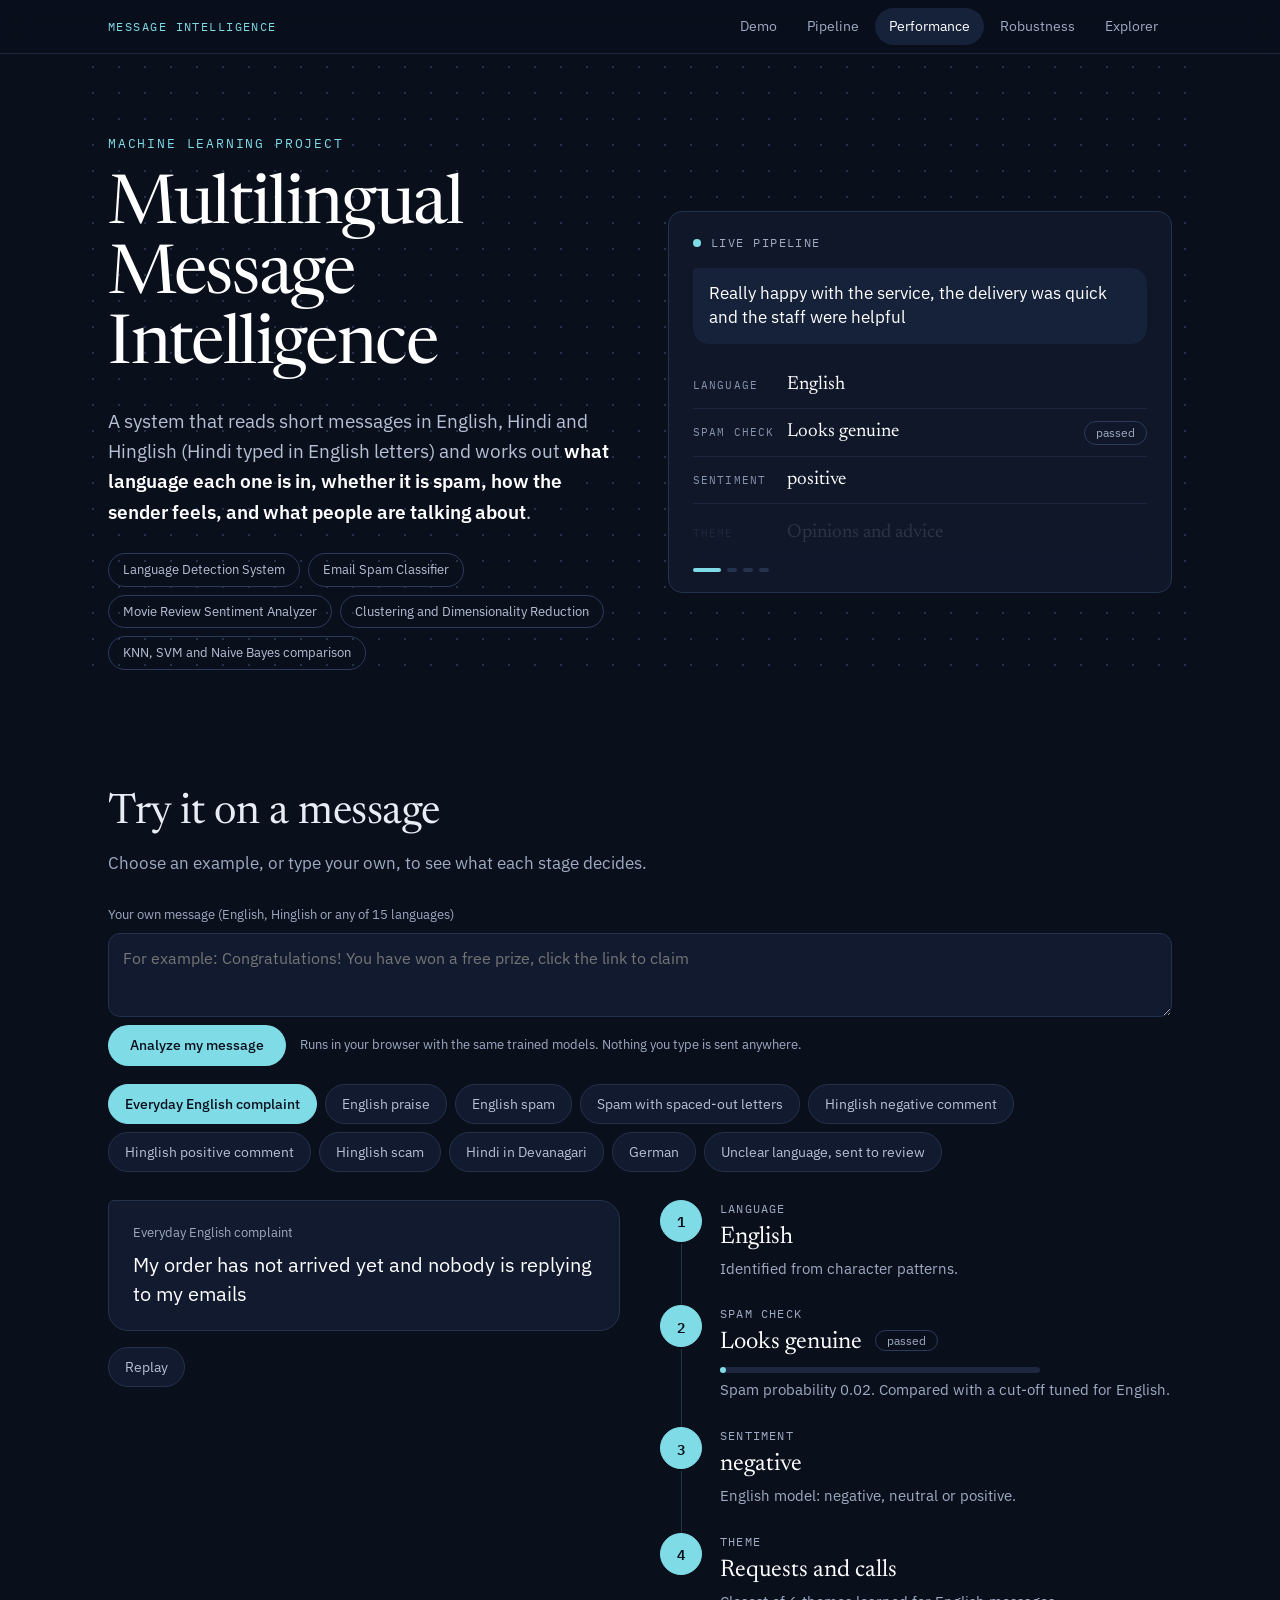
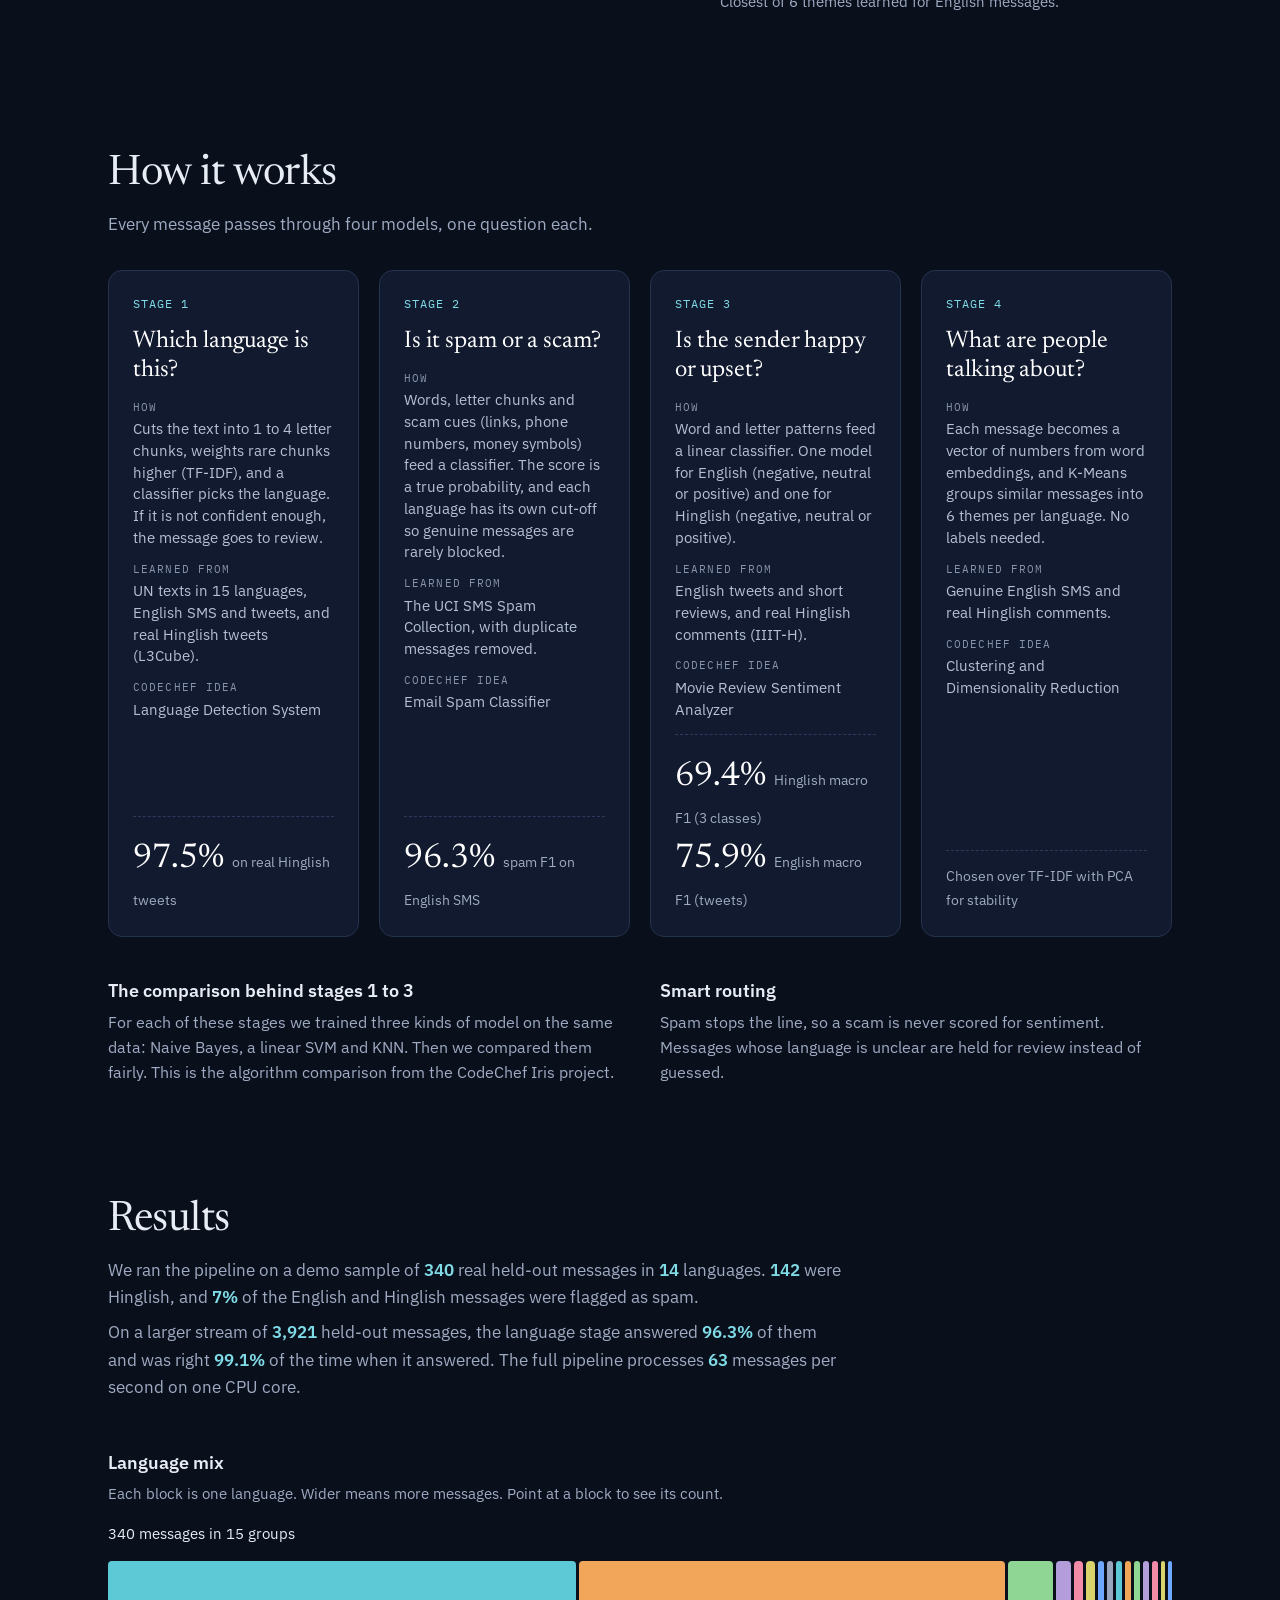
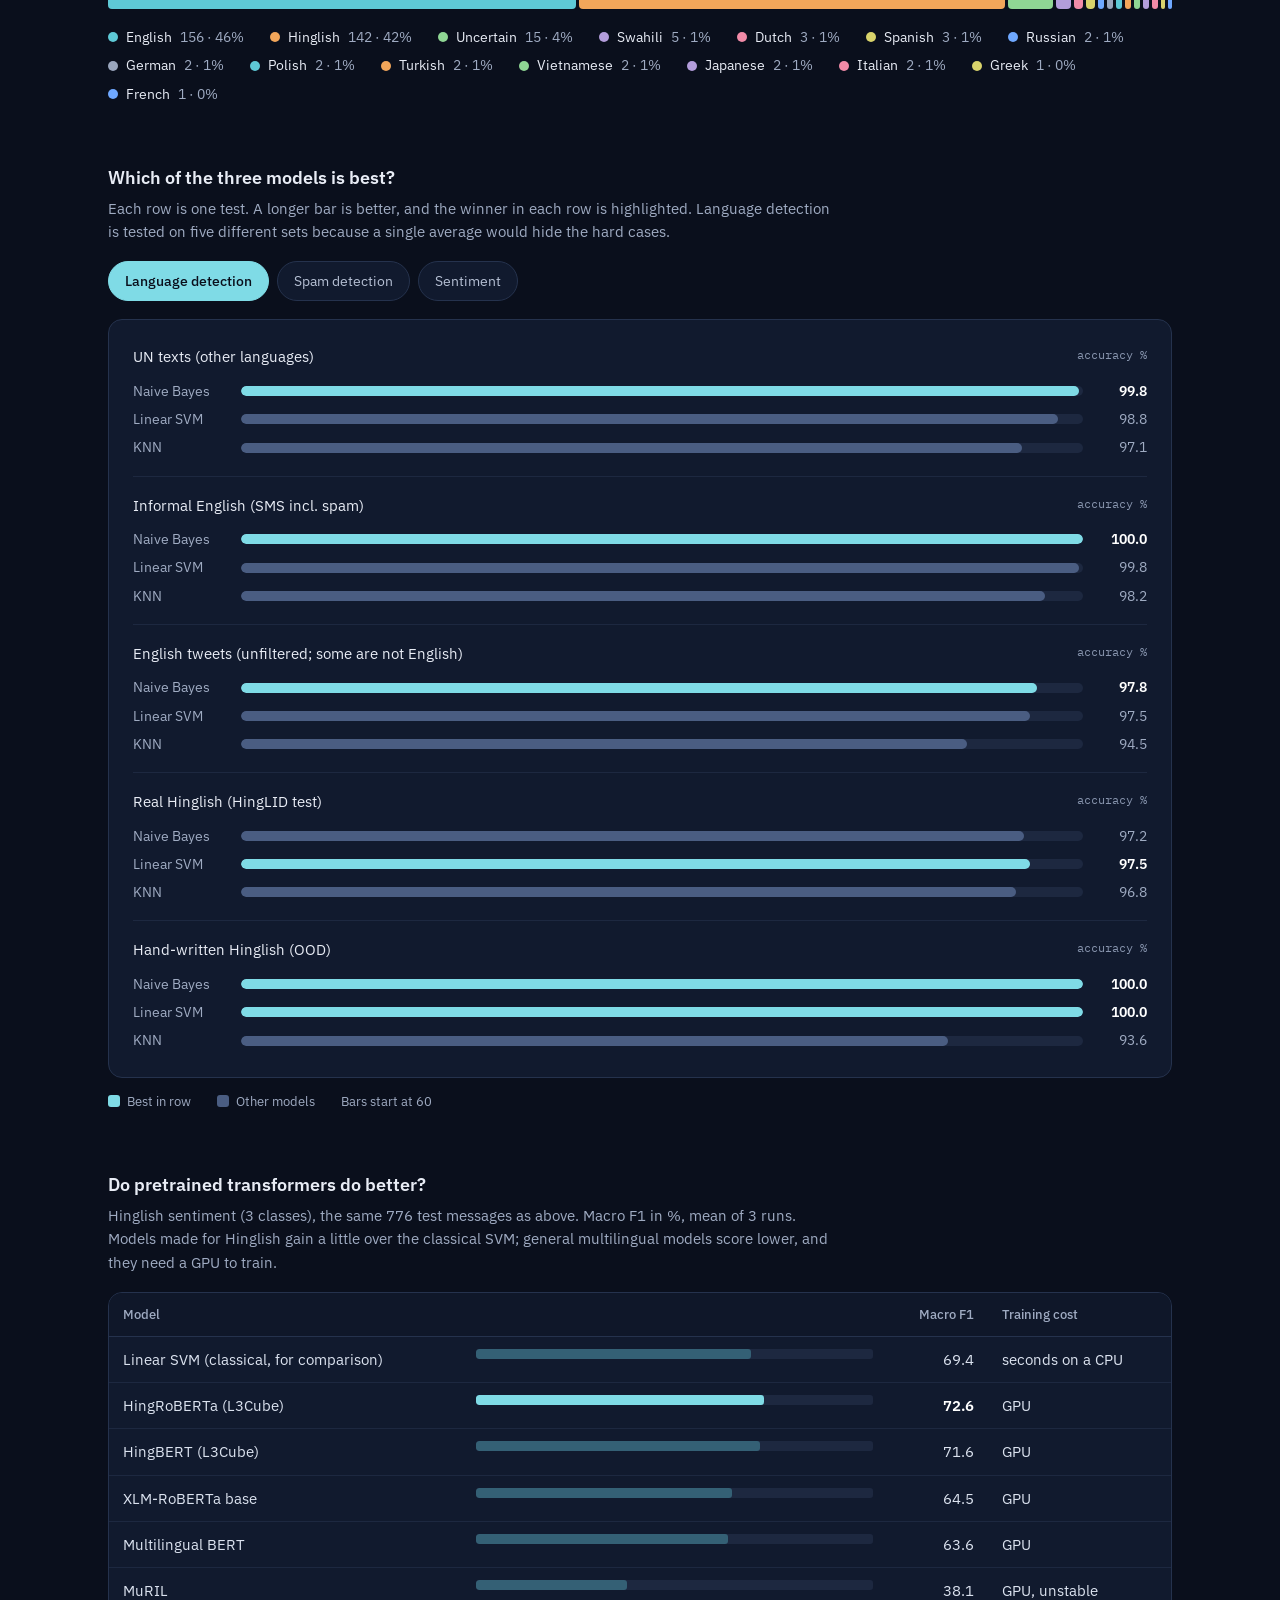
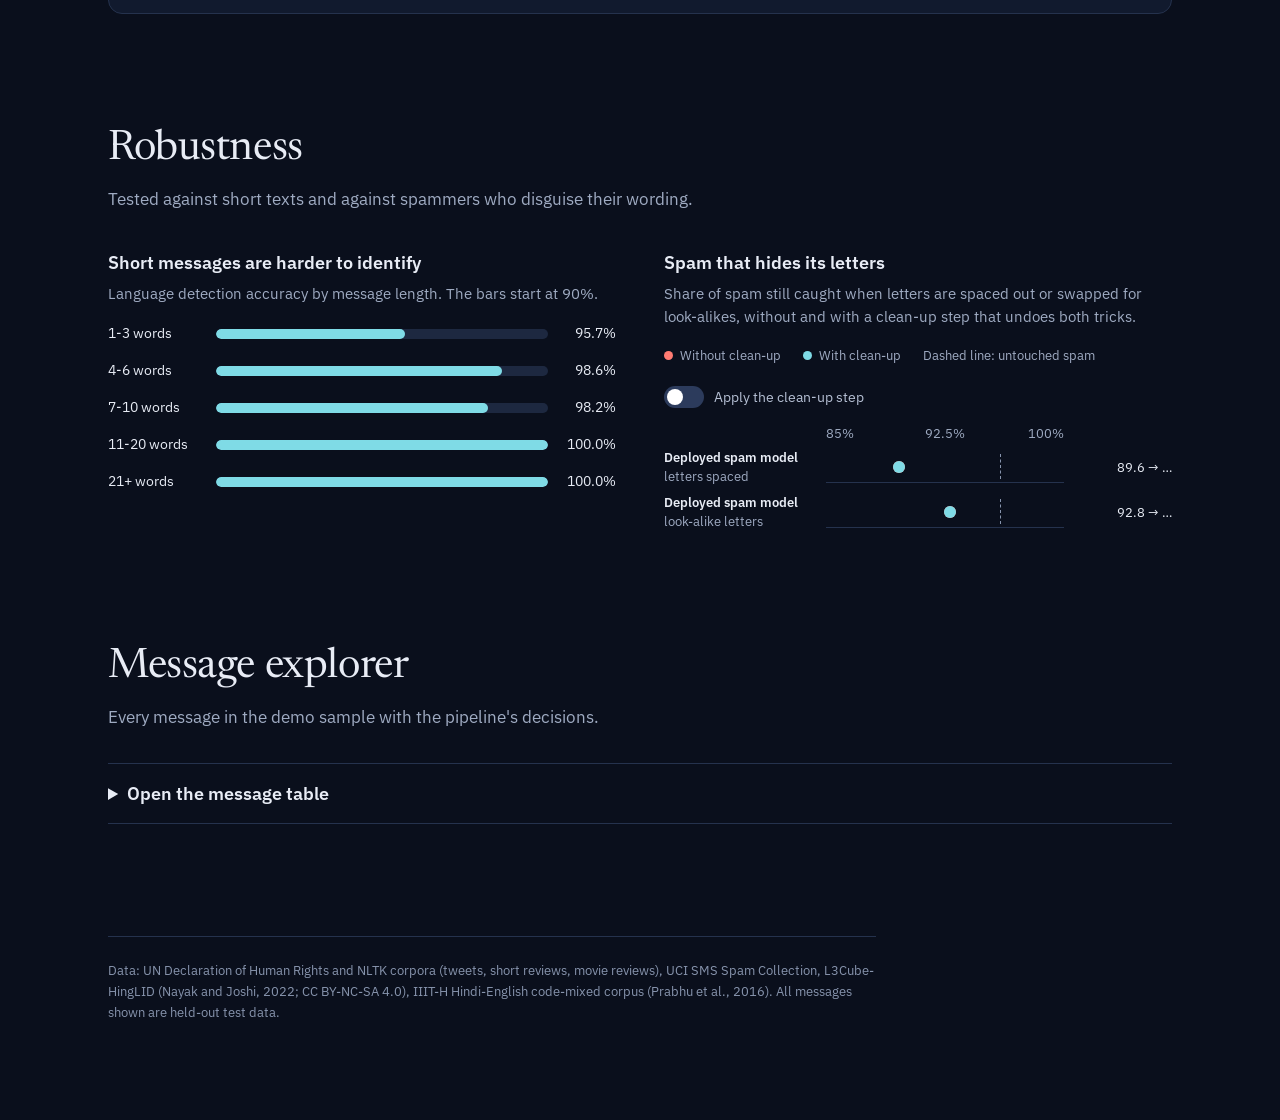
==== commit 8cd22041: "English sentiment v4: neutral class (3-way), broader neutral data and held-out neutral tests; site l" ====
--- a/site/bundle.html
+++ b/site/bundle.html
@@ -143,6 +143,7 @@
 footer{font-size:13px;color:#8794ad;max-width:48rem;line-height:1.6;border-top:1px solid #25324d;padding-top:24px}
 @media (max-width:640px){.hero h1{font-size:46px}.h2{font-size:34px}.hero{padding-top:48px}.db{grid-template-columns:110px 1fr 84px}}
 @media (prefers-reduced-motion:reduce){html{scroll-behavior:auto}*{transition:none!important;animation:none!important}.rv{opacity:1;transform:none}}
+.slip.w.stale,#tl.stale{opacity:.32;transition:opacity .15s}
 </style>
 </head>
 <body>
@@ -200,7 +201,7 @@
 <div class="body"><div><div class="lab">How</div>Words, letter chunks and scam cues (links, phone numbers, money symbols) feed a classifier. The score is a true probability, and each language has its own cut-off so genuine messages are rarely blocked.</div><div><div class="lab">Learned from</div>The UCI SMS Spam Collection, with duplicate messages removed.</div><div><div class="lab">CodeChef idea</div>Email Spam Classifier</div></div>
 <div class="score"><b>96.3%</b>spam F1 on English SMS</div></div>
 <div class="panel card"><span class="k">STAGE 3</span><span class="ask">Is the sender happy or upset?</span>
-<div class="body"><div><div class="lab">How</div>Word and letter patterns feed a linear classifier. One model for English (positive or negative) and one for Hinglish (negative, neutral or positive).</div><div><div class="lab">Learned from</div>English tweets and short reviews, and real Hinglish comments (IIIT-H).</div><div><div class="lab">CodeChef idea</div>Movie Review Sentiment Analyzer</div></div>
+<div class="body"><div><div class="lab">How</div>Word and letter patterns feed a linear classifier. One model for English (negative, neutral or positive) and one for Hinglish (negative, neutral or positive).</div><div><div class="lab">Learned from</div>English tweets and short reviews, and real Hinglish comments (IIIT-H).</div><div><div class="lab">CodeChef idea</div>Movie Review Sentiment Analyzer</div></div>
 <div class="score"><b>69.4%</b>Hinglish macro F1 (3 classes)<br><b>75.9%</b>English macro F1 (tweets)</div></div>
 <div class="panel card"><span class="k">STAGE 4</span><span class="ask">What are people talking about?</span>
 <div class="body"><div><div class="lab">How</div>Each message becomes a vector of numbers from word embeddings, and K-Means groups similar messages into 6 themes per language. No labels needed.</div><div><div class="lab">Learned from</div>Genuine English SMS and real Hinglish comments.</div><div><div class="lab">CodeChef idea</div>Clustering and Dimensionality Reduction</div></div>
@@ -543,7 +544,7 @@
 S.push({ name: 'Sentiment', res: 'Skipped', skip: 1, why: 'Spam is removed before sentiment.' });
 S.push({ name: 'Theme', res: 'Skipped', skip: 1, why: 'Spam is removed before grouping.' });
 } else {
-S.push({ name: 'Sentiment', res: cur.sentiment, why: cur.language === 'Hinglish' ? 'Hinglish model: negative, neutral or positive.' : 'English model: positive or negative.' });
+S.push({ name: 'Sentiment', res: cur.sentiment, why: cur.language === 'Hinglish' ? 'Hinglish model: negative, neutral or positive.' : 'English model: negative, neutral or positive.' });
 S.push({ name: 'Theme', res: cur.theme, why: 'Closest of 6 themes learned for ' + cur.language + ' messages.' });
 }
 }
@@ -572,7 +573,7 @@
 /* ---------- demo timeline ---------- */
 var timer = null, cur = W[0];
 function showWalk(r) {
-cur = r;
+cur = r; setStale(false);
 $('w-title').textContent = r.title; $('w-msg').textContent = r.message;
 var S = stagesFor(r);
 $('tl').innerHTML = S.map(function (s, i) {
@@ -625,17 +626,20 @@
 p: a.spam_prob == null ? '' : a.spam_prob.toFixed(3), sentiment: cap(a.sentiment || ''), theme: a.cluster_label || (a.cluster != null ? '#' + a.cluster : '') };
 }
 var NOTE = 'Runs in your browser with the same trained models. Nothing you type is sent anywhere.';
+function setStale(on) { var a = document.querySelector('.slip.w'), b = $('tl'); if (a) a.classList.toggle('stale', on); if (b) b.classList.toggle('stale', on); }
 function runOwn() {
 var t = $('own-t').value.trim(), note = $('own-note'), go = $('own-go');
 if (!t) { note.textContent = 'Type a message first.'; return; }
-go.disabled = true; note.textContent = 'Loading the models (about 11 MB, first time only)…';
+setStale(true); $('w-title').textContent = 'Analyzing your message…';
+go.disabled = true; note.textContent = 'Loading the models (about 15 MB, first time only)…';
 loadEngine().then(function (E) {
 var a = window.MIEngine.analyze(E, t);
 showWalk(toRow(a, t)); renderChips();
 $('chips').querySelectorAll('button').forEach(function (b) { b.setAttribute('aria-pressed', 'false'); });
 note.textContent = NOTE; go.disabled = false;
-})['catch'](function () { note.textContent = 'Could not load the models. Check your connection and try again.'; go.disabled = false; });
-}
+})['catch'](function () { note.textContent = 'Could not load the models. Check your connection and try again.'; go.disabled = false; setStale(false); if (cur) $('w-title').textContent = cur.title; });
+}
+$('own-t').addEventListener('input', function () { if (cur && this.value.trim() !== cur.message) { setStale(true); $('own-note').textContent = 'Press Analyze to see the result for this message. The result shown on the right is for the previous one.'; } else if (cur) { setStale(false); $('own-note').textContent = NOTE; } });
 $('own-go').addEventListener('click', runOwn);
 $('own-t').addEventListener('focus', function () { loadEngine()['catch'](function () {}); }, { once: true });
 $('own-t').addEventListener('keydown', function (e) { if (e.key === 'Enter' && (e.ctrlKey || e.metaKey)) runOwn(); });
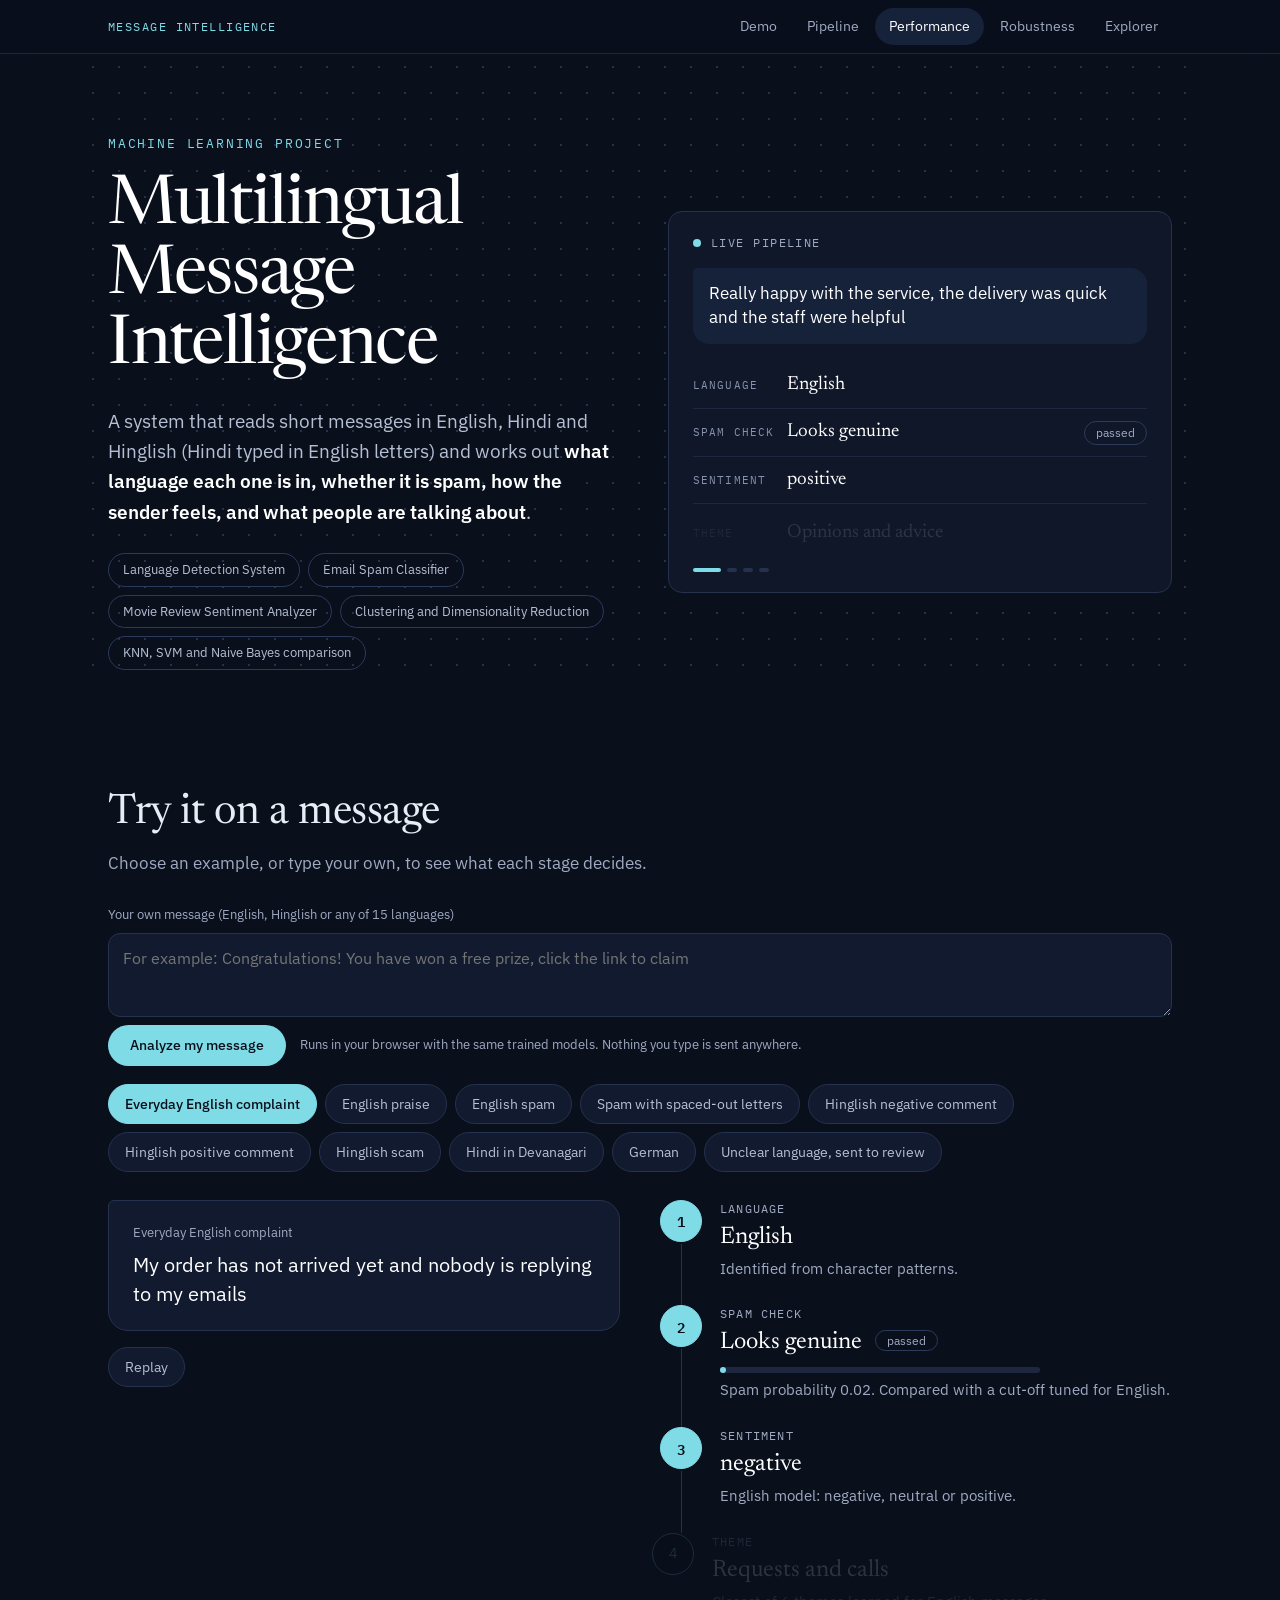
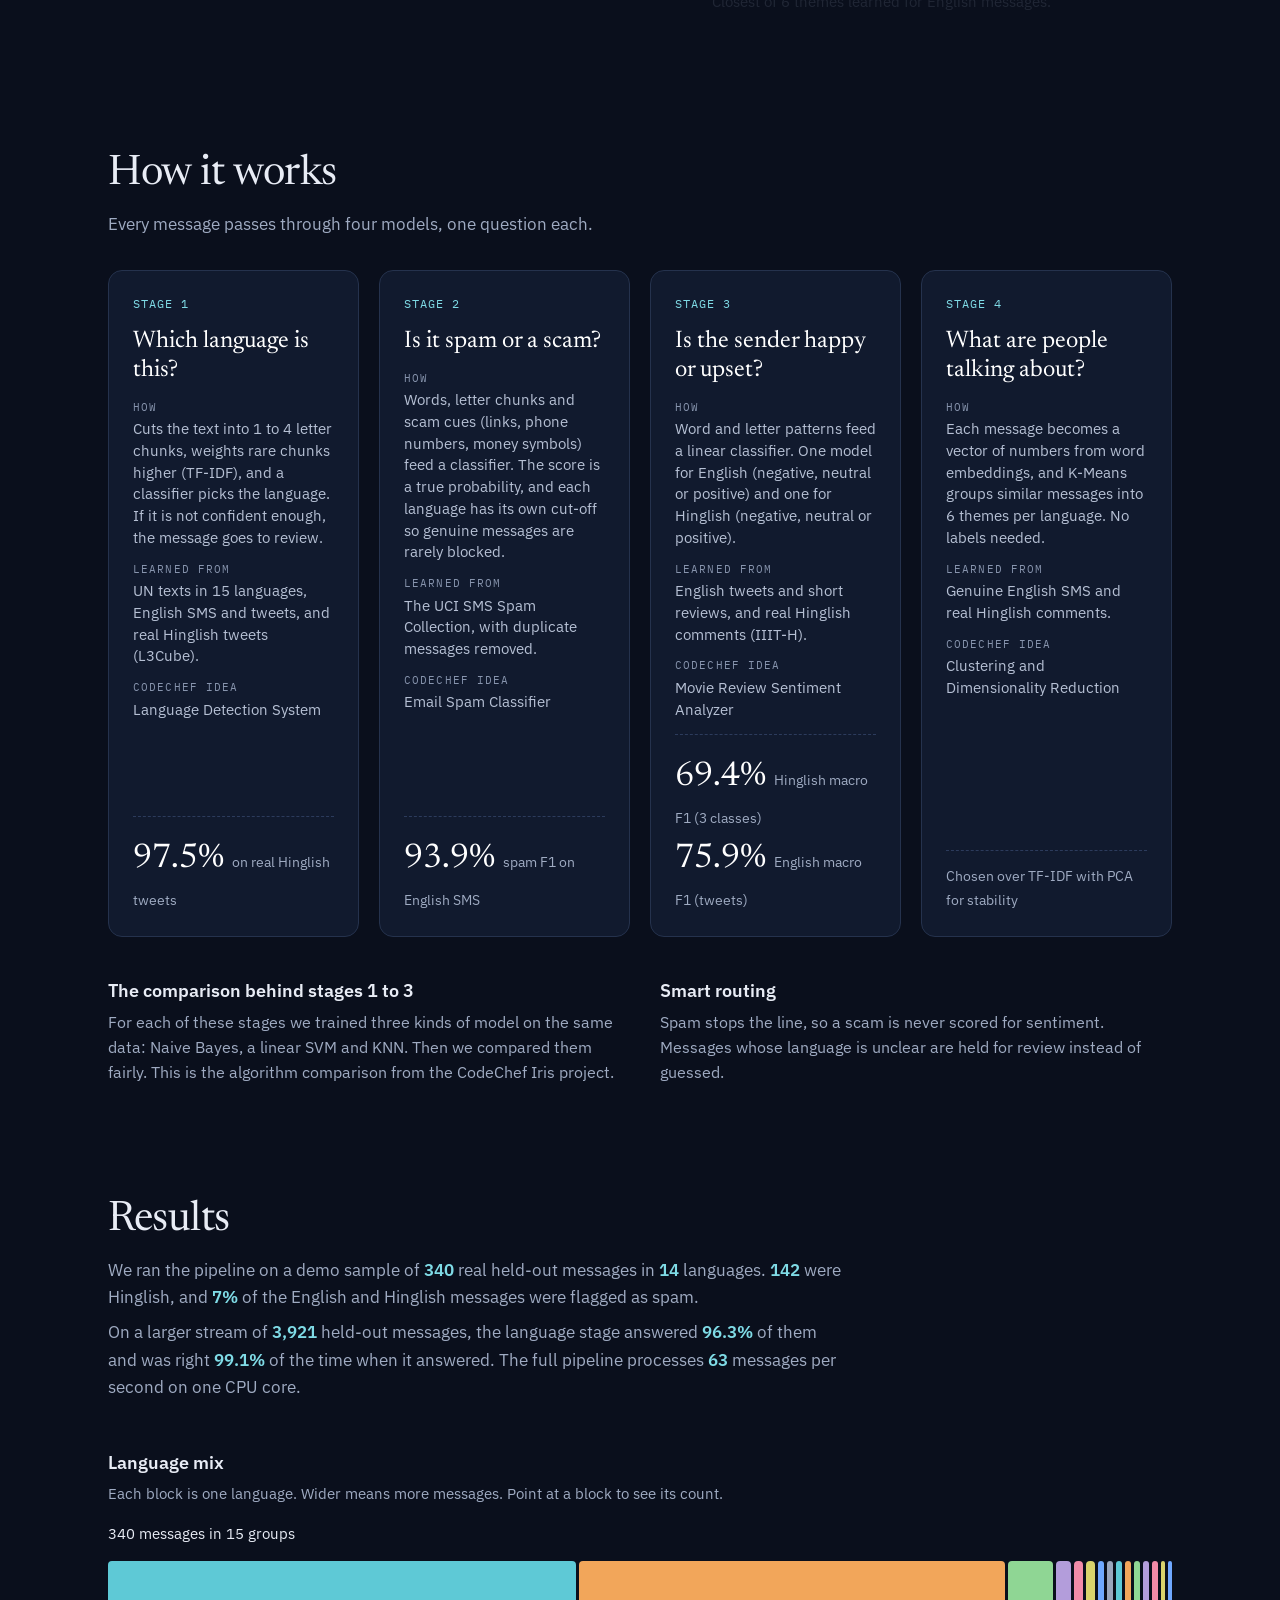
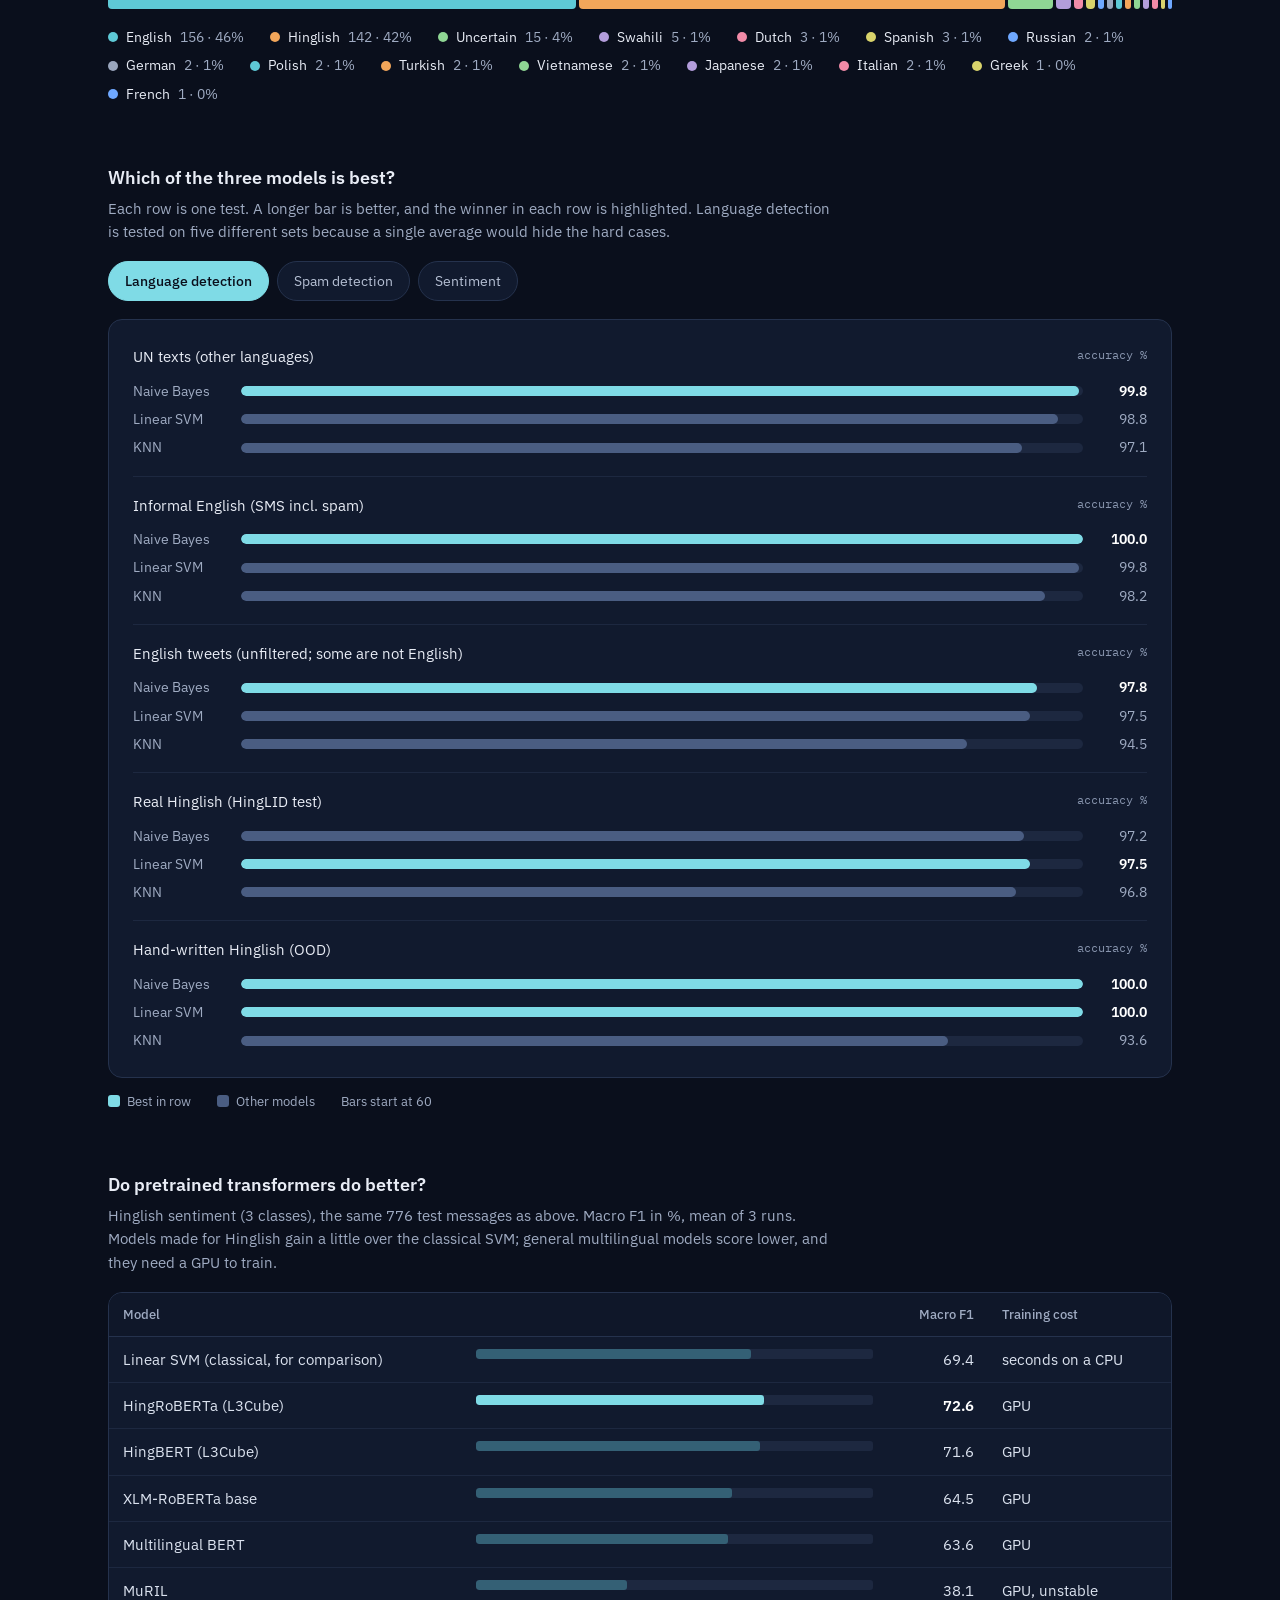
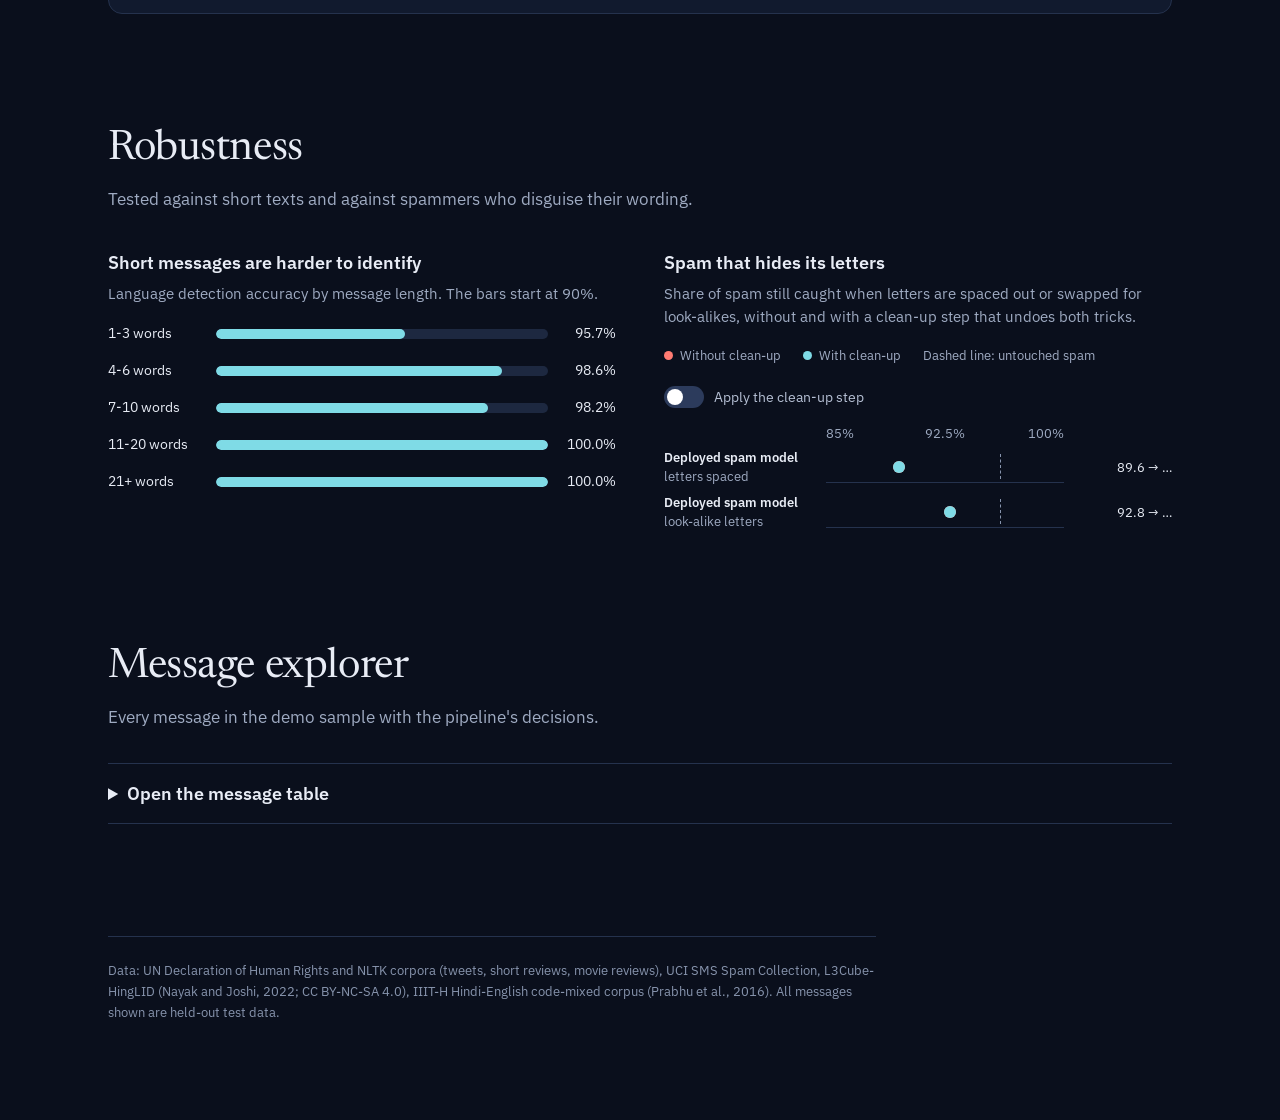
==== commit d7f3a36e: "Spam v2: Indian-context data, scam/genuine templates, Hinglish threshold 0.25 Third-party Hinglish c" ====
--- a/site/bundle.html
+++ b/site/bundle.html
@@ -199,7 +199,7 @@
 <div class="score"><b>97.5%</b>on real Hinglish tweets</div></div>
 <div class="panel card"><span class="k">STAGE 2</span><span class="ask">Is it spam or a scam?</span>
 <div class="body"><div><div class="lab">How</div>Words, letter chunks and scam cues (links, phone numbers, money symbols) feed a classifier. The score is a true probability, and each language has its own cut-off so genuine messages are rarely blocked.</div><div><div class="lab">Learned from</div>The UCI SMS Spam Collection, with duplicate messages removed.</div><div><div class="lab">CodeChef idea</div>Email Spam Classifier</div></div>
-<div class="score"><b>96.3%</b>spam F1 on English SMS</div></div>
+<div class="score"><b>93.9%</b>spam F1 on English SMS</div></div>
 <div class="panel card"><span class="k">STAGE 3</span><span class="ask">Is the sender happy or upset?</span>
 <div class="body"><div><div class="lab">How</div>Word and letter patterns feed a linear classifier. One model for English (negative, neutral or positive) and one for Hinglish (negative, neutral or positive).</div><div><div class="lab">Learned from</div>English tweets and short reviews, and real Hinglish comments (IIIT-H).</div><div><div class="lab">CodeChef idea</div>Movie Review Sentiment Analyzer</div></div>
 <div class="score"><b>69.4%</b>Hinglish macro F1 (3 classes)<br><b>75.9%</b>English macro F1 (tweets)</div></div>
@@ -518,7 +518,7 @@
 ];
 var CMP = {
 lang: [['UN texts (other languages)', 'accuracy %', 99.8, 98.8, 97.1], ['Informal English (SMS incl. spam)', 'accuracy %', 100.0, 99.8, 98.2], ['English tweets (unfiltered; some are not English)', 'accuracy %', 97.8, 97.5, 94.5], ['Real Hinglish (HingLID test)', 'accuracy %', 97.2, 97.5, 96.8], ['Hand-written Hinglish (OOD)', 'accuracy %', 100.0, 100.0, 93.6]],
-spam: [['Spam detection · UCI SMS test', 'spam F1 %', 96.3, 95.9, 94.2]],
+spam: [['Spam detection · UCI SMS test', 'spam F1 %', 93.9, 95.9, 94.2]],
 sent: [['Sentiment (Hinglish) · IIIT-H comments, 3 classes', 'macro F1 %', 69.2, 69.4, 62.6], ['Sentiment (English) · tweets, 2 classes', 'macro F1 %', 75.4, 75.9, 71.6]]
 };
 var TABS = [['lang', 'Language detection'], ['spam', 'Spam detection'], ['sent', 'Sentiment']];
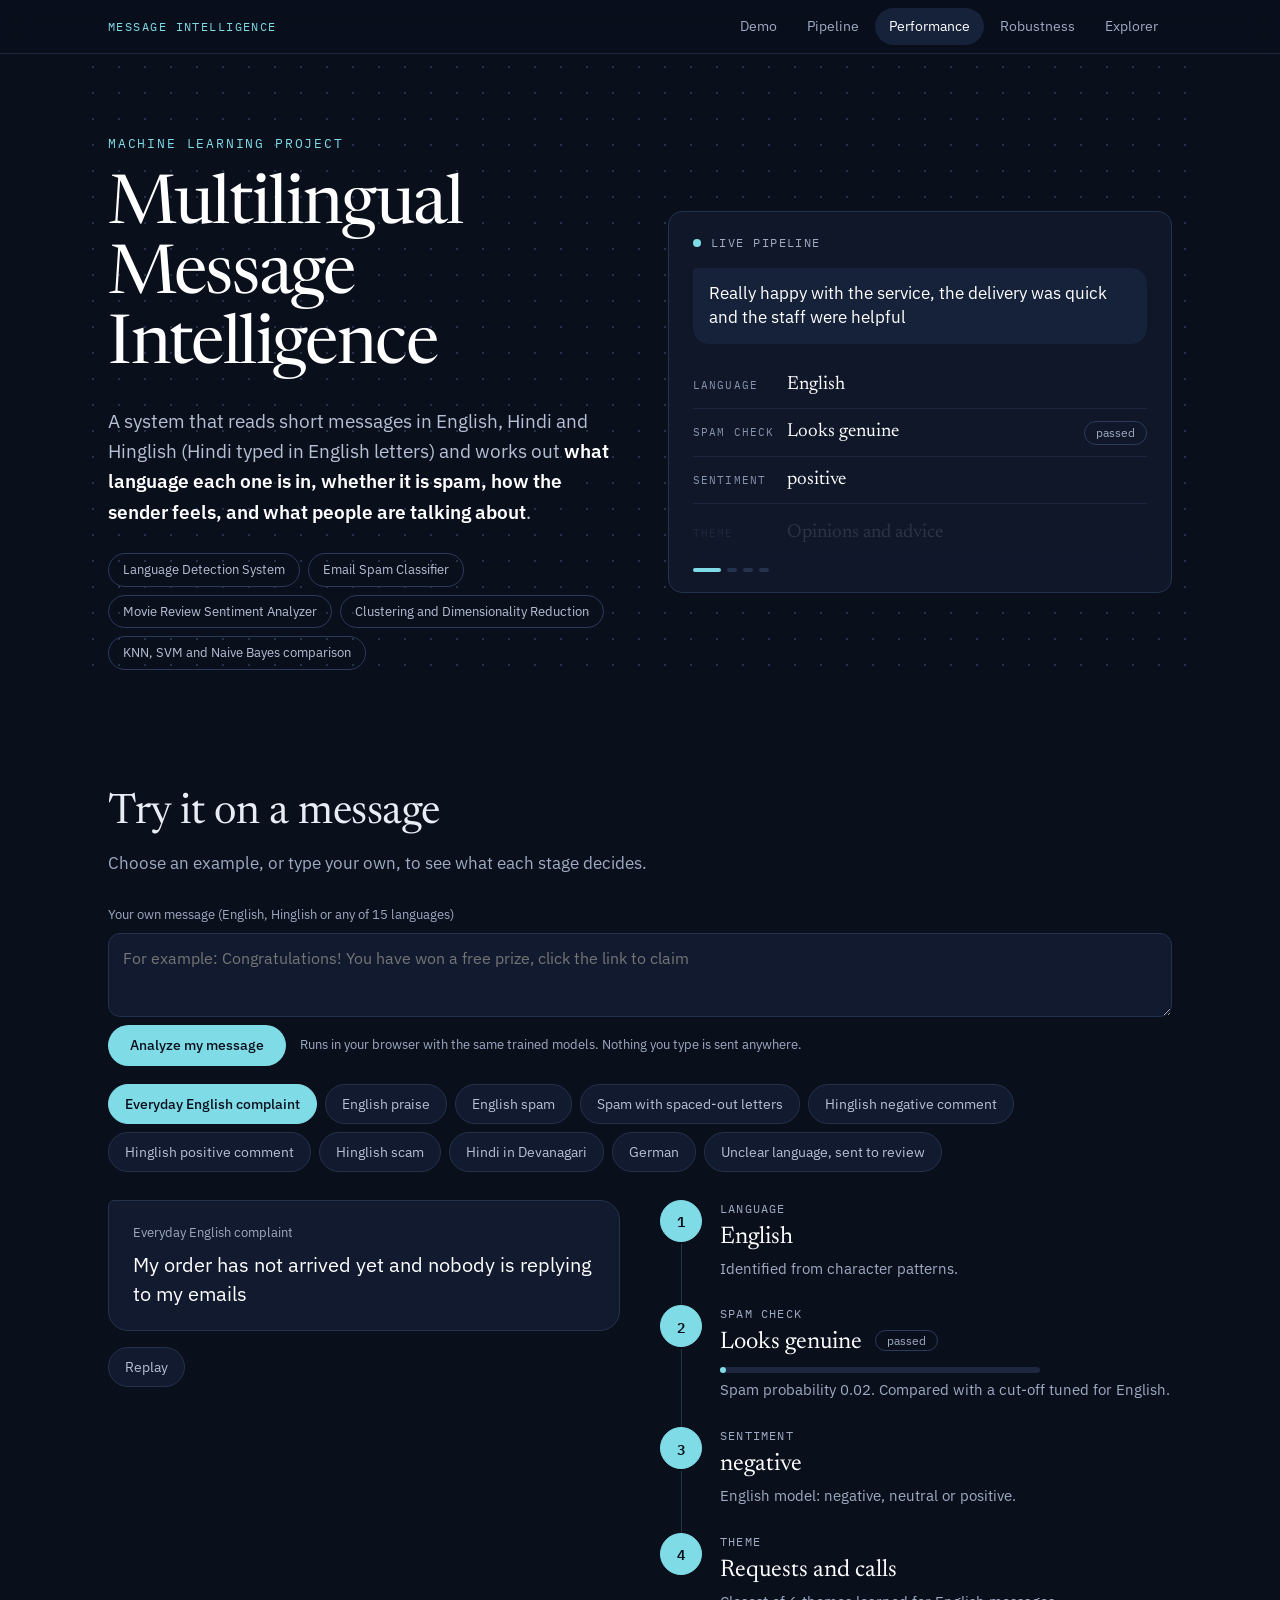
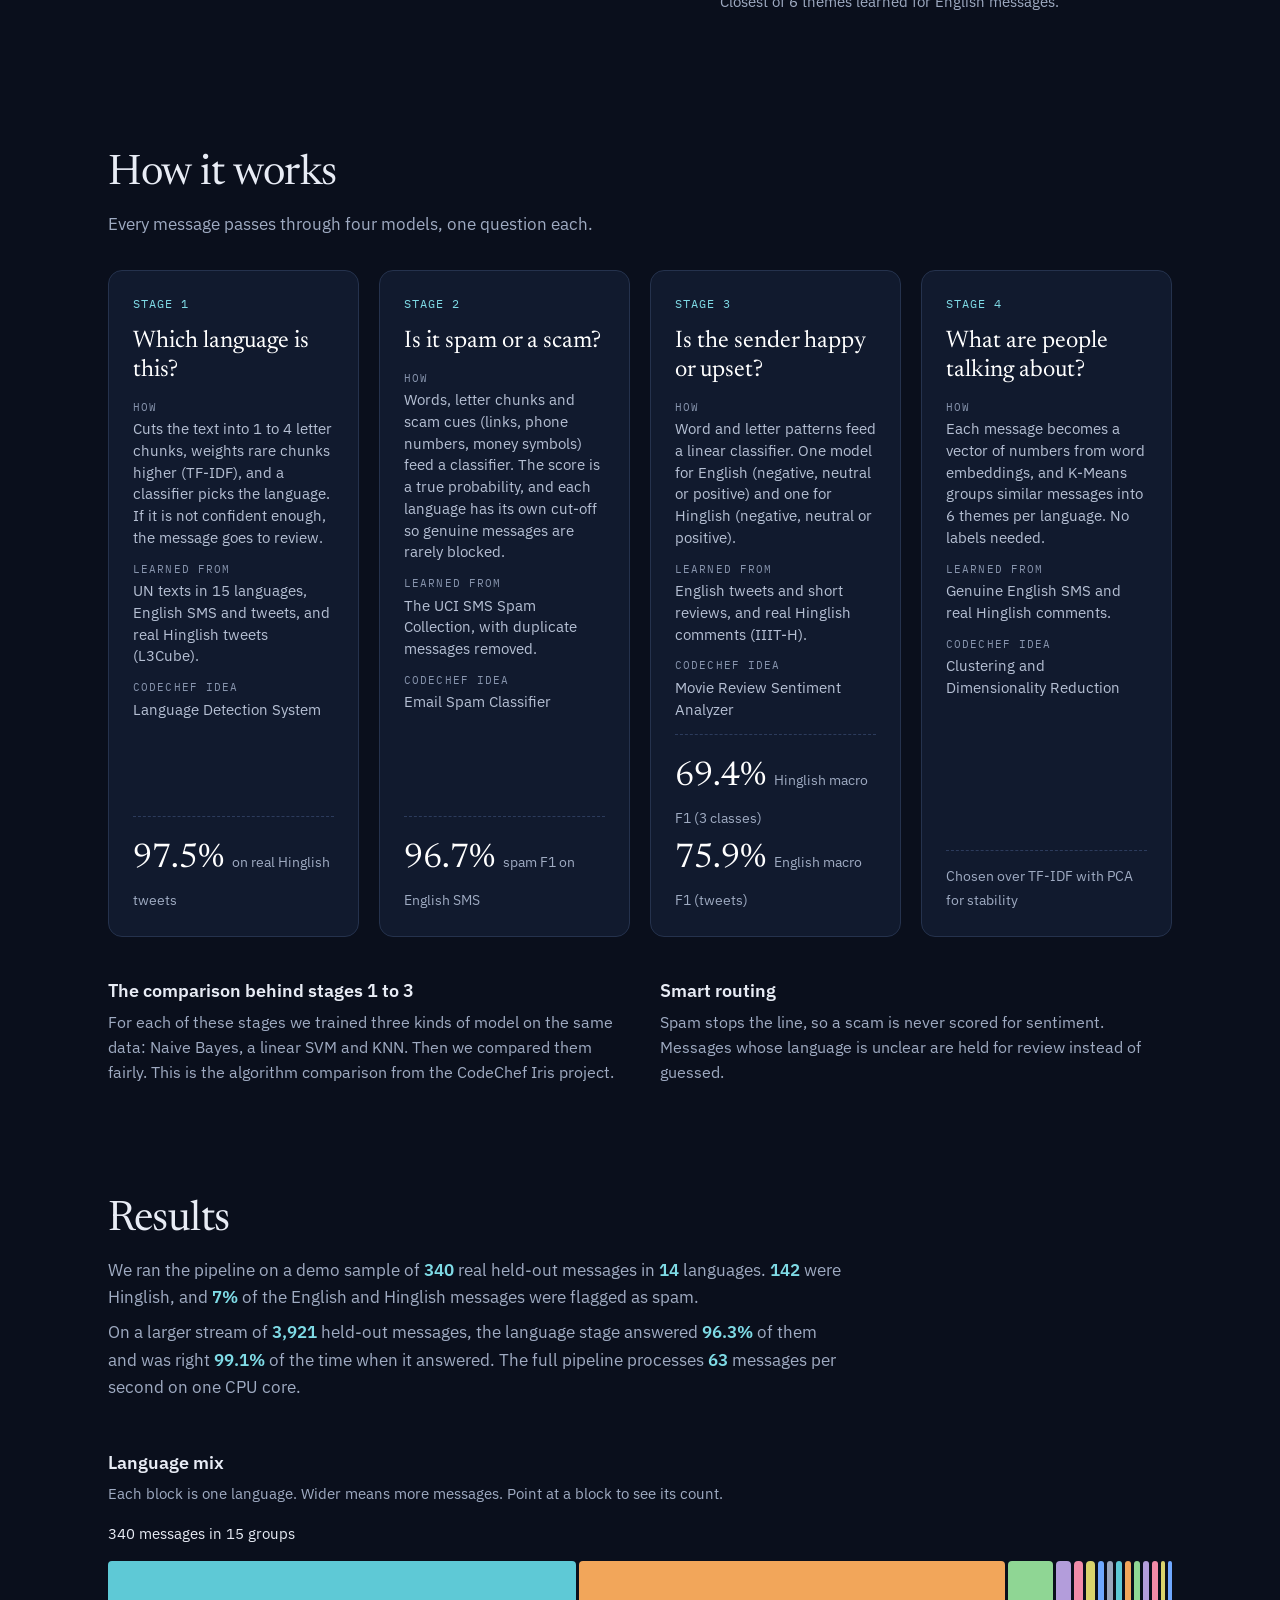
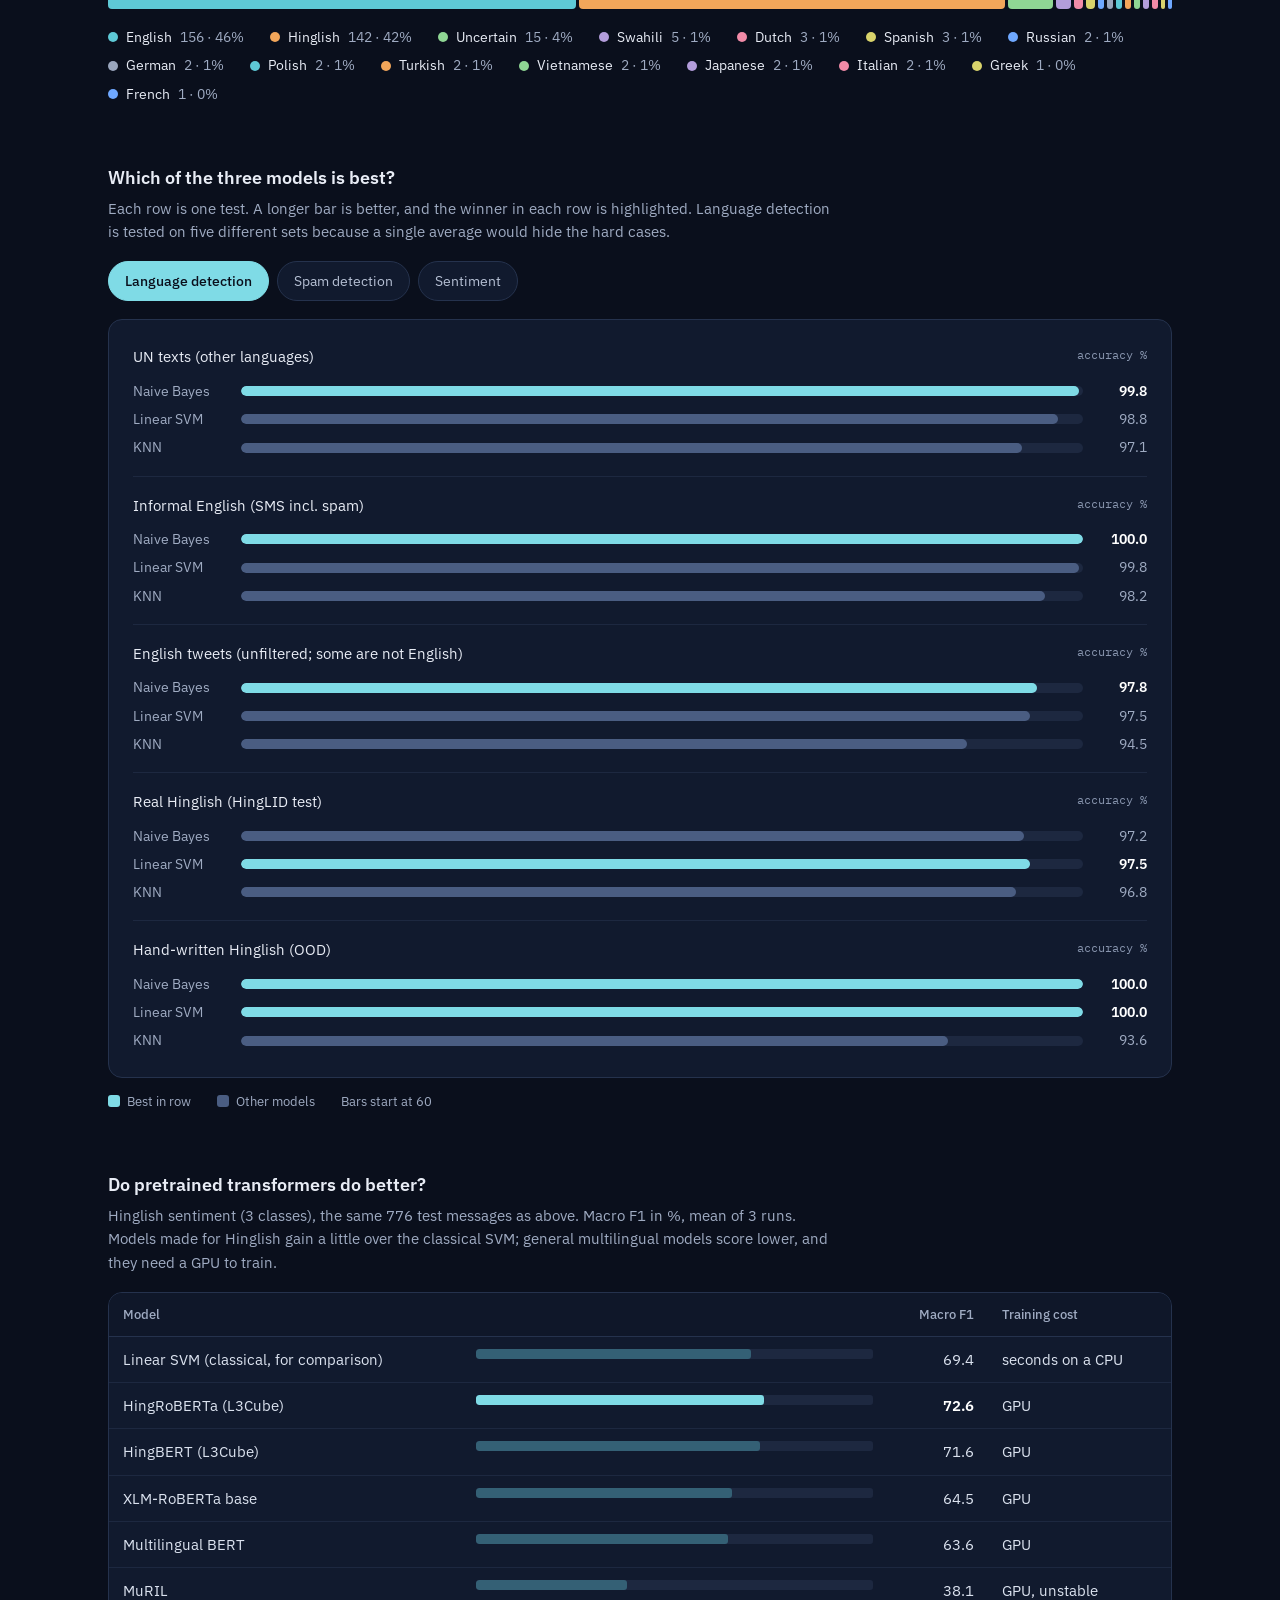
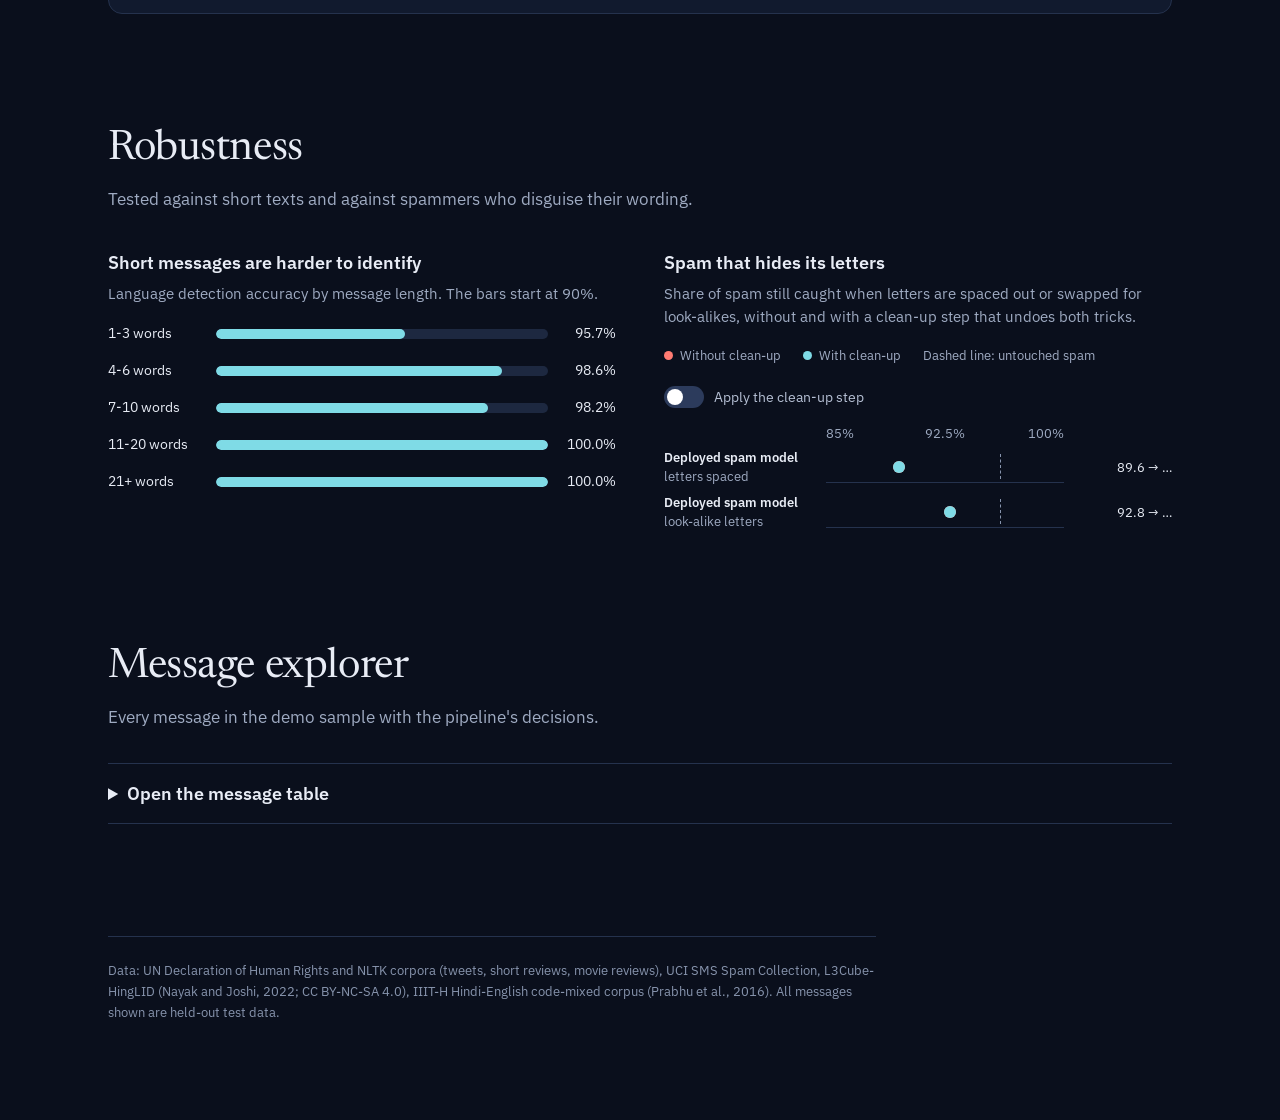
==== commit df6c8f9c: "Spam v3: real Indian SMS (PRECOG 2011, India SMS) + bank/delivery/gov genuine templates + threat/job" ====
--- a/site/bundle.html
+++ b/site/bundle.html
@@ -199,7 +199,7 @@
 <div class="score"><b>97.5%</b>on real Hinglish tweets</div></div>
 <div class="panel card"><span class="k">STAGE 2</span><span class="ask">Is it spam or a scam?</span>
 <div class="body"><div><div class="lab">How</div>Words, letter chunks and scam cues (links, phone numbers, money symbols) feed a classifier. The score is a true probability, and each language has its own cut-off so genuine messages are rarely blocked.</div><div><div class="lab">Learned from</div>The UCI SMS Spam Collection, with duplicate messages removed.</div><div><div class="lab">CodeChef idea</div>Email Spam Classifier</div></div>
-<div class="score"><b>93.9%</b>spam F1 on English SMS</div></div>
+<div class="score"><b>96.7%</b>spam F1 on English SMS</div></div>
 <div class="panel card"><span class="k">STAGE 3</span><span class="ask">Is the sender happy or upset?</span>
 <div class="body"><div><div class="lab">How</div>Word and letter patterns feed a linear classifier. One model for English (negative, neutral or positive) and one for Hinglish (negative, neutral or positive).</div><div><div class="lab">Learned from</div>English tweets and short reviews, and real Hinglish comments (IIIT-H).</div><div><div class="lab">CodeChef idea</div>Movie Review Sentiment Analyzer</div></div>
 <div class="score"><b>69.4%</b>Hinglish macro F1 (3 classes)<br><b>75.9%</b>English macro F1 (tweets)</div></div>
@@ -518,7 +518,7 @@
 ];
 var CMP = {
 lang: [['UN texts (other languages)', 'accuracy %', 99.8, 98.8, 97.1], ['Informal English (SMS incl. spam)', 'accuracy %', 100.0, 99.8, 98.2], ['English tweets (unfiltered; some are not English)', 'accuracy %', 97.8, 97.5, 94.5], ['Real Hinglish (HingLID test)', 'accuracy %', 97.2, 97.5, 96.8], ['Hand-written Hinglish (OOD)', 'accuracy %', 100.0, 100.0, 93.6]],
-spam: [['Spam detection · UCI SMS test', 'spam F1 %', 93.9, 95.9, 94.2]],
+spam: [['Spam detection · UCI SMS test', 'spam F1 %', 96.7, 95.9, 94.2]],
 sent: [['Sentiment (Hinglish) · IIIT-H comments, 3 classes', 'macro F1 %', 69.2, 69.4, 62.6], ['Sentiment (English) · tweets, 2 classes', 'macro F1 %', 75.4, 75.9, 71.6]]
 };
 var TABS = [['lang', 'Language detection'], ['spam', 'Spam detection'], ['sent', 'Sentiment']];
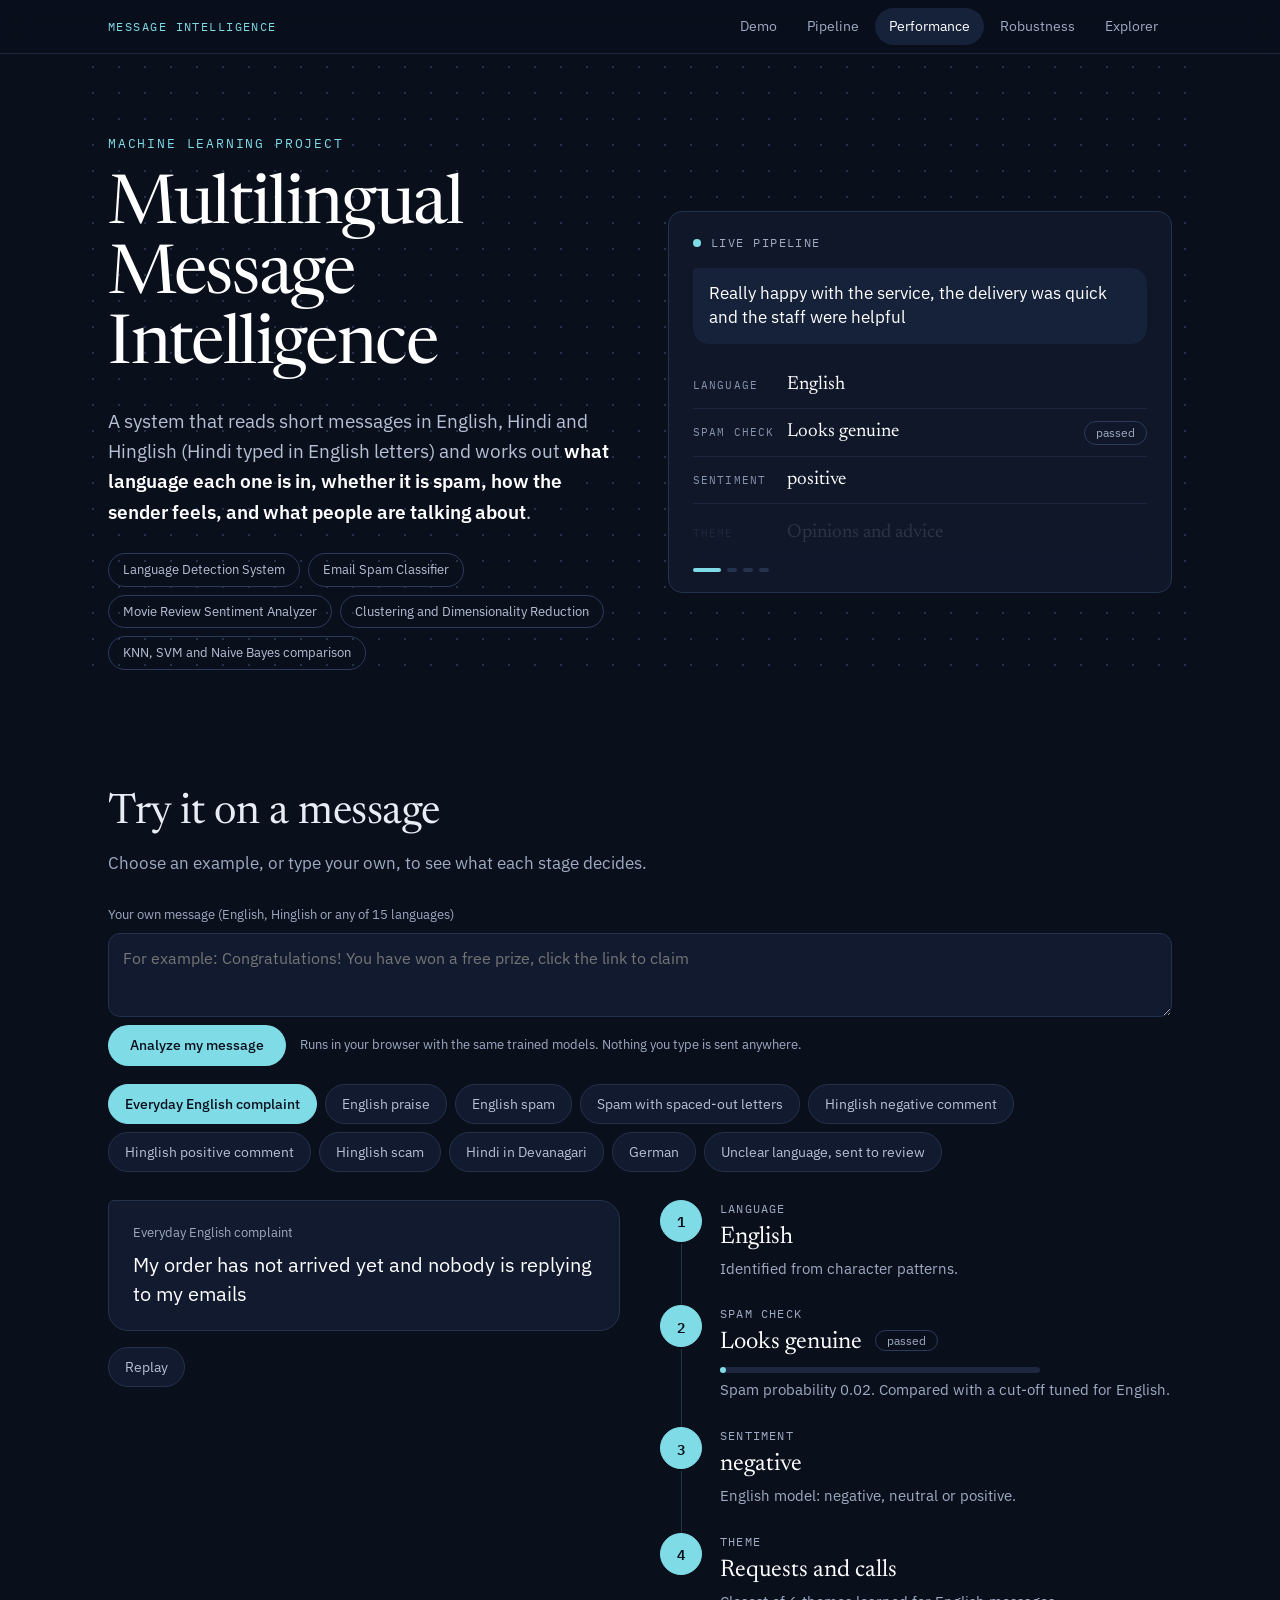
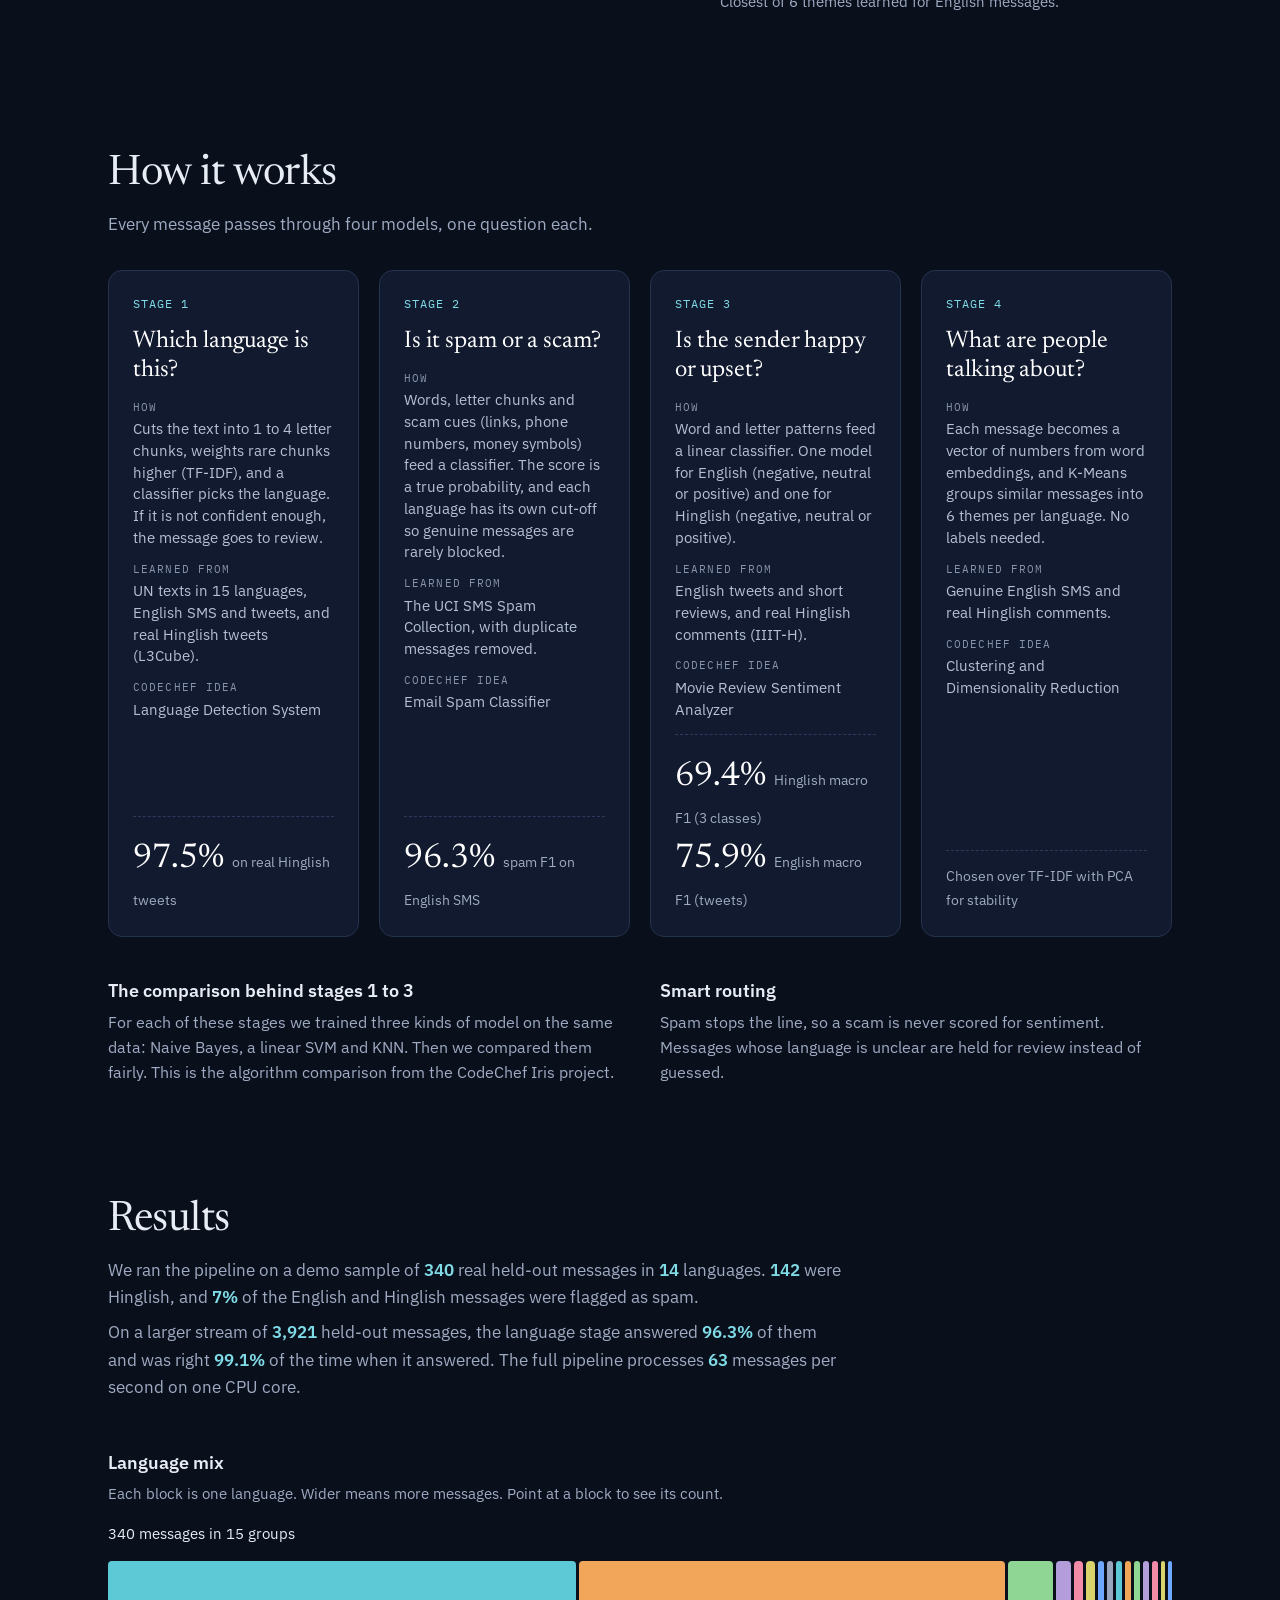
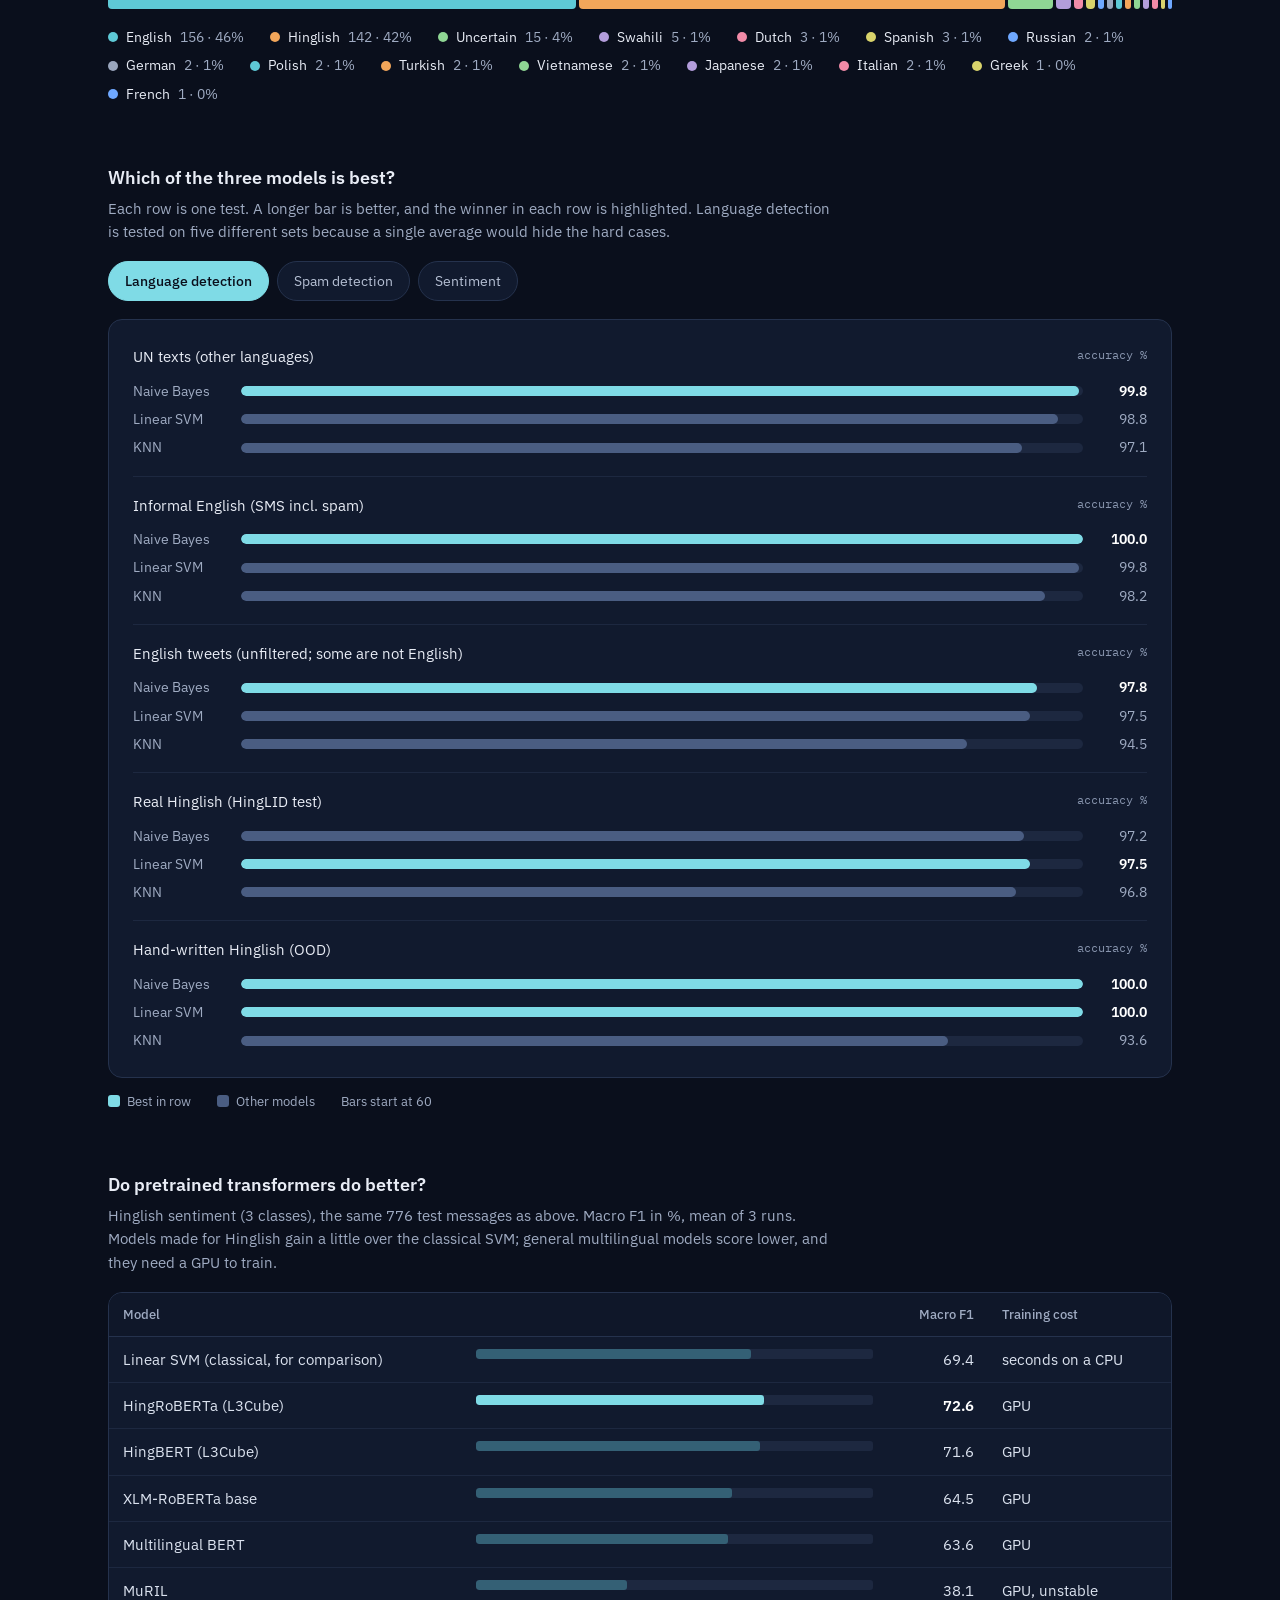
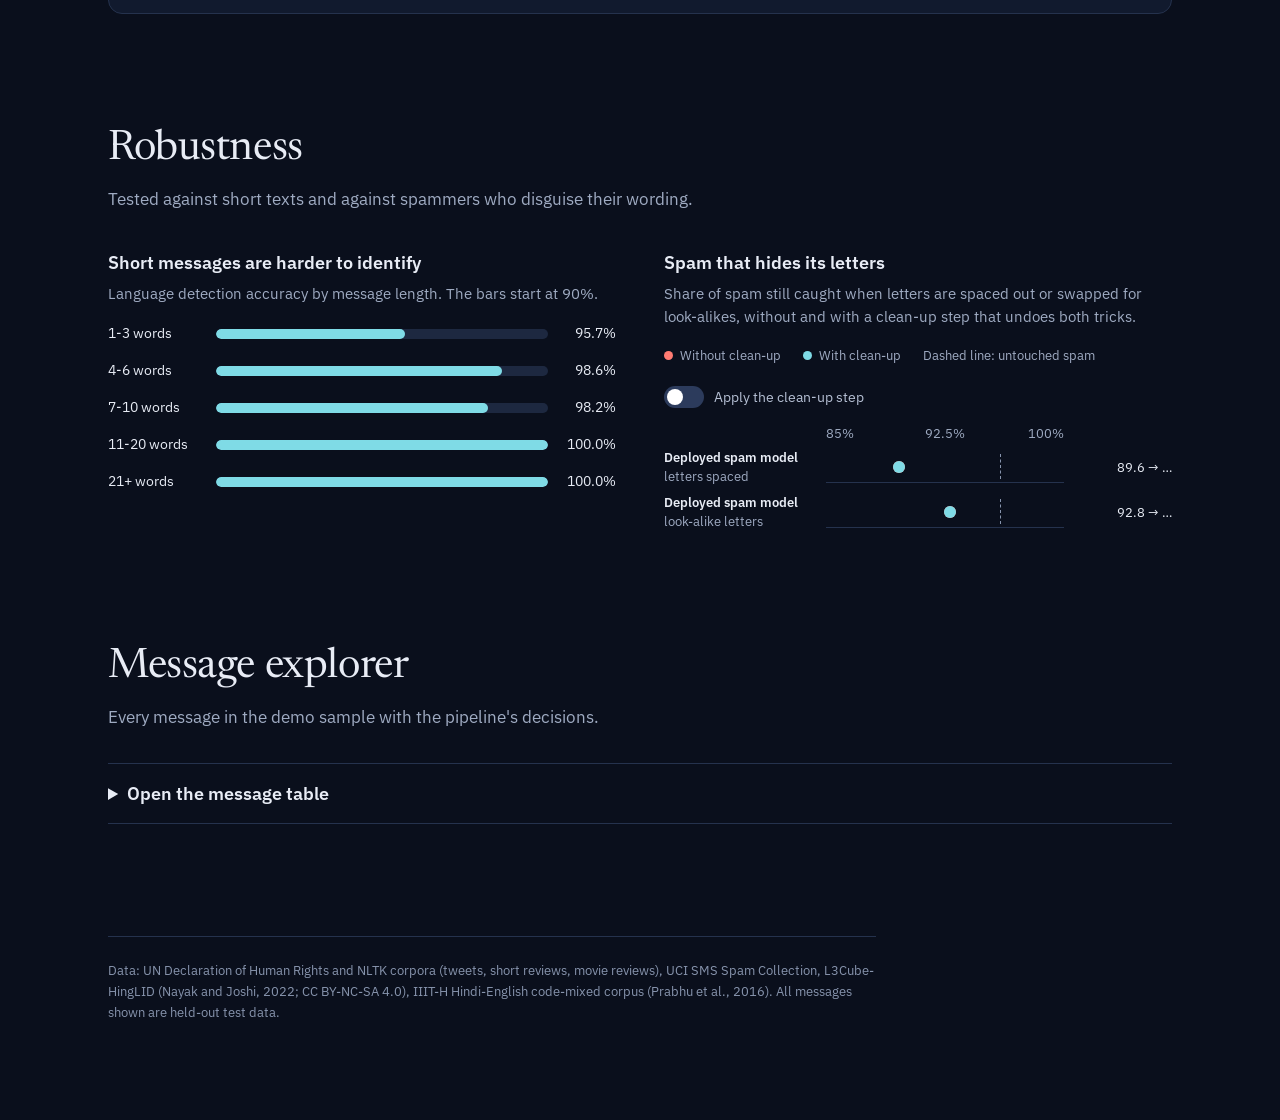
==== commit a337367d: "Spam v4: conversational Hinglish scam + brand-impersonation + misspelled prize/loan templates with g" ====
--- a/site/bundle.html
+++ b/site/bundle.html
@@ -199,7 +199,7 @@
 <div class="score"><b>97.5%</b>on real Hinglish tweets</div></div>
 <div class="panel card"><span class="k">STAGE 2</span><span class="ask">Is it spam or a scam?</span>
 <div class="body"><div><div class="lab">How</div>Words, letter chunks and scam cues (links, phone numbers, money symbols) feed a classifier. The score is a true probability, and each language has its own cut-off so genuine messages are rarely blocked.</div><div><div class="lab">Learned from</div>The UCI SMS Spam Collection, with duplicate messages removed.</div><div><div class="lab">CodeChef idea</div>Email Spam Classifier</div></div>
-<div class="score"><b>96.7%</b>spam F1 on English SMS</div></div>
+<div class="score"><b>96.3%</b>spam F1 on English SMS</div></div>
 <div class="panel card"><span class="k">STAGE 3</span><span class="ask">Is the sender happy or upset?</span>
 <div class="body"><div><div class="lab">How</div>Word and letter patterns feed a linear classifier. One model for English (negative, neutral or positive) and one for Hinglish (negative, neutral or positive).</div><div><div class="lab">Learned from</div>English tweets and short reviews, and real Hinglish comments (IIIT-H).</div><div><div class="lab">CodeChef idea</div>Movie Review Sentiment Analyzer</div></div>
 <div class="score"><b>69.4%</b>Hinglish macro F1 (3 classes)<br><b>75.9%</b>English macro F1 (tweets)</div></div>
@@ -518,7 +518,7 @@
 ];
 var CMP = {
 lang: [['UN texts (other languages)', 'accuracy %', 99.8, 98.8, 97.1], ['Informal English (SMS incl. spam)', 'accuracy %', 100.0, 99.8, 98.2], ['English tweets (unfiltered; some are not English)', 'accuracy %', 97.8, 97.5, 94.5], ['Real Hinglish (HingLID test)', 'accuracy %', 97.2, 97.5, 96.8], ['Hand-written Hinglish (OOD)', 'accuracy %', 100.0, 100.0, 93.6]],
-spam: [['Spam detection · UCI SMS test', 'spam F1 %', 96.7, 95.9, 94.2]],
+spam: [['Spam detection · UCI SMS test', 'spam F1 %', 96.3, 95.9, 94.2]],
 sent: [['Sentiment (Hinglish) · IIIT-H comments, 3 classes', 'macro F1 %', 69.2, 69.4, 62.6], ['Sentiment (English) · tweets, 2 classes', 'macro F1 %', 75.4, 75.9, 71.6]]
 };
 var TABS = [['lang', 'Language detection'], ['spam', 'Spam detection'], ['sent', 'Sentiment']];
